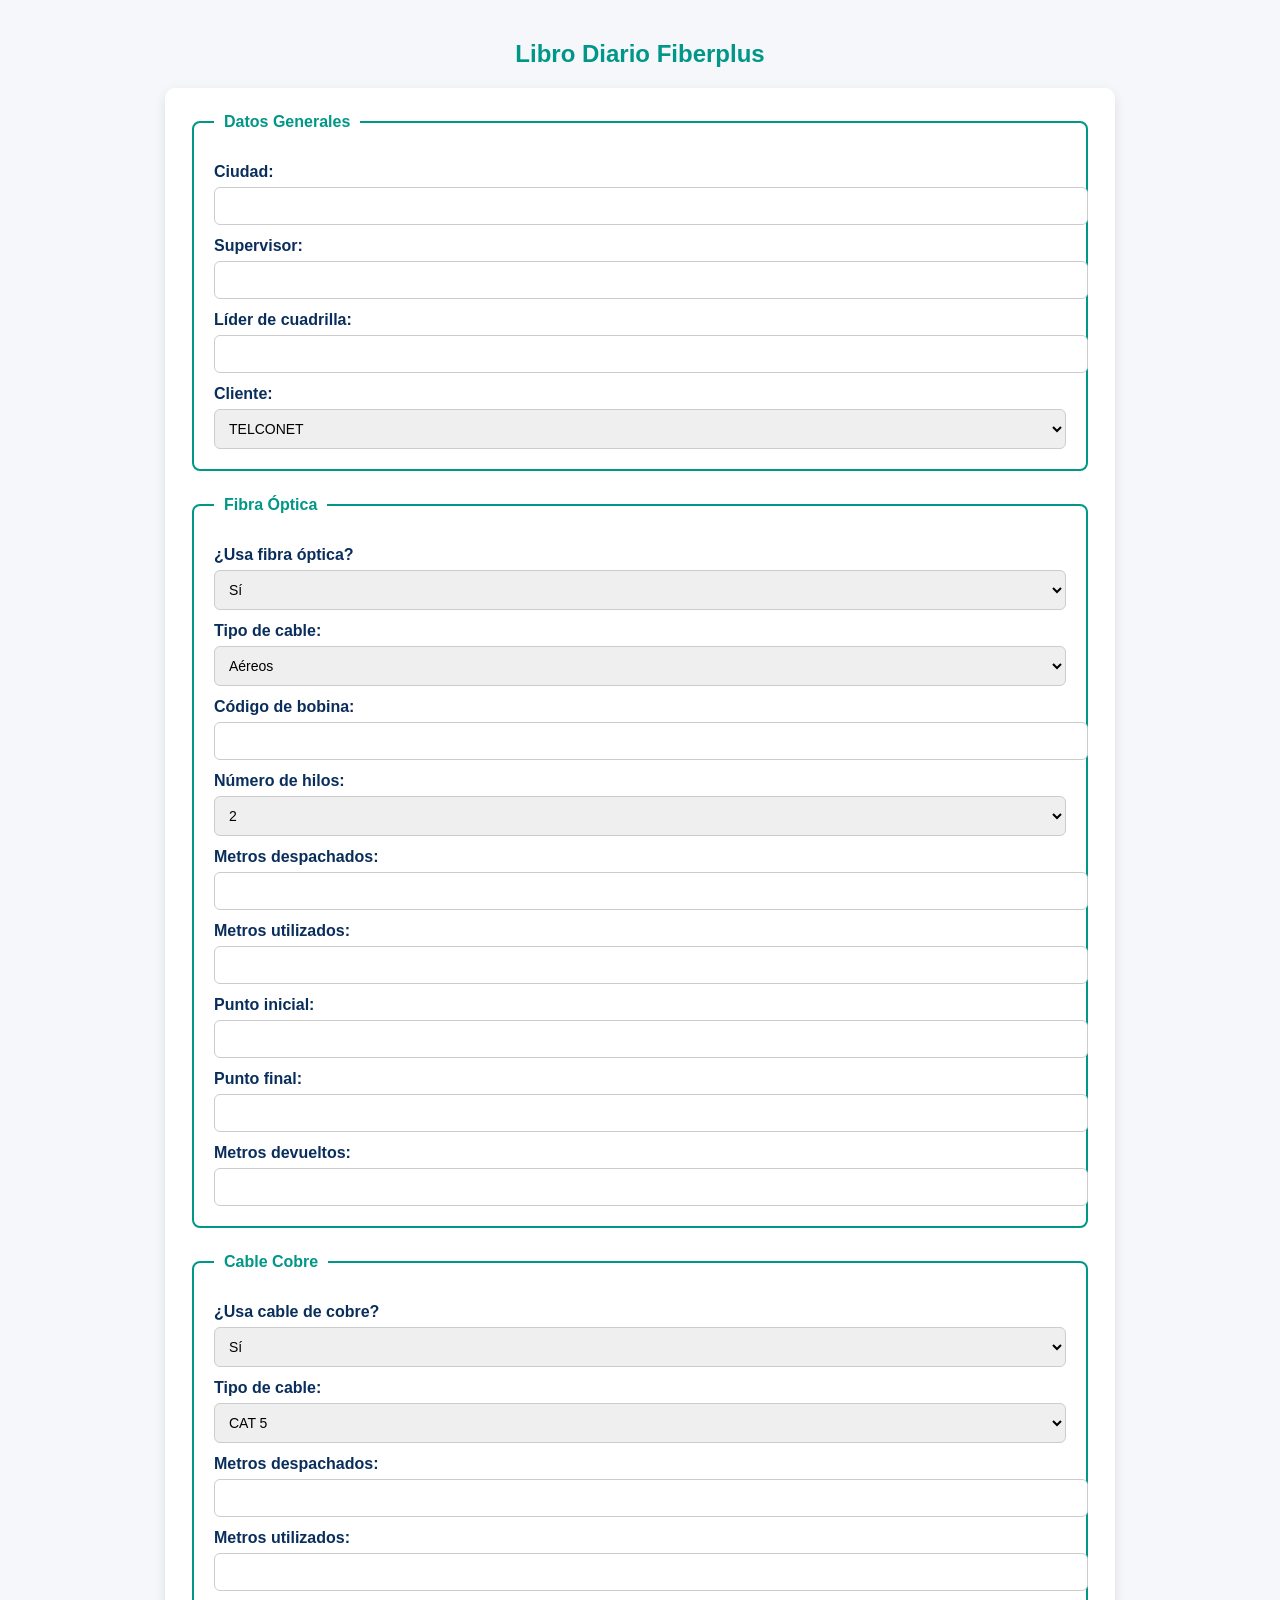
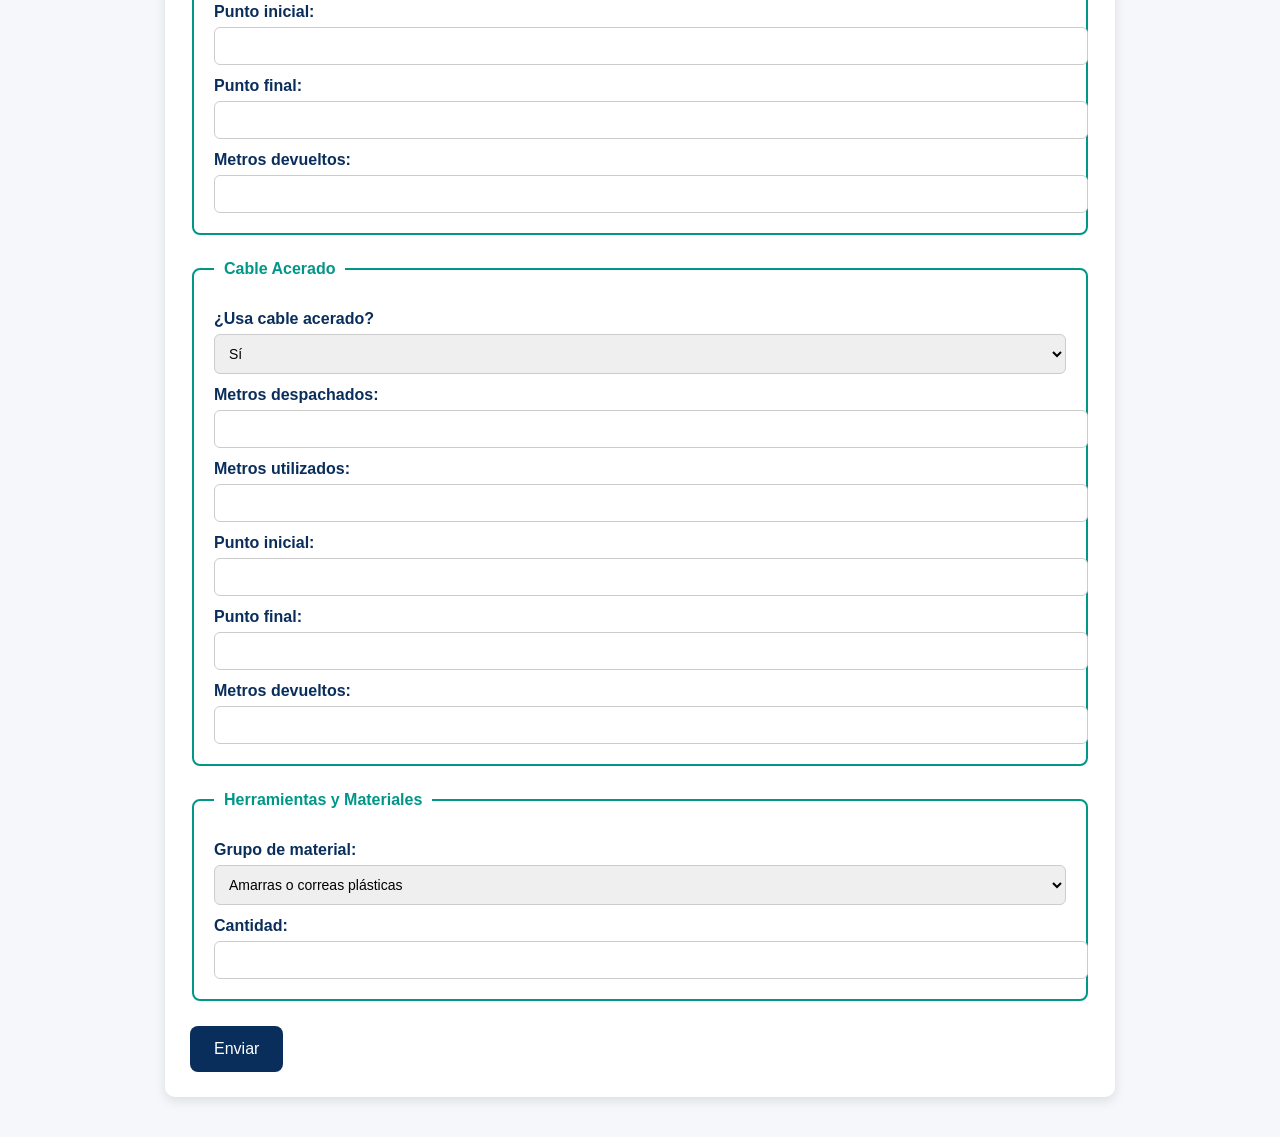
==== index.html @ 9c6550b8 "Add files via upload Subiendo formulario inicial" ====
<!DOCTYPE html>
<html lang="es">
<head>
  <meta charset="UTF-8">
  <title>Formulario Libro Diario Fiberplus</title>
  <!-- Conexión al CSS externo -->
  <link rel="stylesheet" href="Diseño_formulario.css">
</head>
<body>
  <h2>Libro Diario Fiberplus</h2>
  <form id="libroDiario">

    <!-- DATOS GENERALES -->
    <fieldset>
      <legend>Datos Generales</legend>
      <label>Ciudad:</label>
      <input type="text" name="ciudad" required>

      <label>Supervisor:</label>
      <input type="text" name="supervisor" required>

      <label>Líder de cuadrilla:</label>
      <input type="text" name="lider" required>

      <label>Cliente:</label>
      <select name="cliente" required>
        <option value="TELCONET">TELCONET</option>
        <option value="CNS">CNS</option>
        <option value="PROCISA">PROCISA</option>
        <option value="PUNTO NET">PUNTO NET</option>
        <option value="ULTRATEL">ULTRATEL</option>
        <option value="FIS">FIS</option>
        <option value="OTROS">OTROS</option>
      </select>
    </fieldset>

    <!-- FIBRA ÓPTICA -->
    <fieldset>
      <legend>Fibra Óptica</legend>
      <label>¿Usa fibra óptica?</label>
      <select name="fibra_optica">
        <option value="Si">Sí</option>
        <option value="No">No</option>
      </select>

      <label>Tipo de cable:</label>
      <select name="tipo_cable_fibra">
        <option value="AEREOS">Aéreos</option>
        <option value="CANALIZADO">Canalizado</option>
      </select>

      <label>Código de bobina:</label>
      <input type="text" name="codigo_bobina">

      <label>Número de hilos:</label>
      <select name="hilos">
        <option value="2">2</option>
        <option value="4">4</option>
        <option value="6">6</option>
        <option value="12">12</option>
        <option value="24">24</option>
        <option value="48">48</option>
        <option value="96">96</option>
        <option value="144">144</option>
      </select>

      <label>Metros despachados:</label>
      <input type="number" name="fibra_despacho">

      <label>Metros utilizados:</label>
      <input type="number" name="fibra_utilizado">

      <label>Punto inicial:</label>
      <input type="text" name="fibra_punto_inicial">

      <label>Punto final:</label>
      <input type="text" name="fibra_punto_final">

      <label>Metros devueltos:</label>
      <input type="number" name="fibra_devuelto">
    </fieldset>

    <!-- CABLE COBRE -->
    <fieldset>
      <legend>Cable Cobre</legend>
      <label>¿Usa cable de cobre?</label>
      <select name="cable_cobre">
        <option value="Si">Sí</option>
        <option value="No">No</option>
      </select>

      <label>Tipo de cable:</label>
      <select name="tipo_cable_cobre">
        <option value="CAT5">CAT 5</option>
        <option value="CAT6">CAT 6</option>
        <option value="CAT6A">CAT 6A</option>
      </select>

      <label>Metros despachados:</label>
      <input type="number" name="cobre_despacho">

      <label>Metros utilizados:</label>
      <input type="number" name="cobre_utilizado">

      <label>Punto inicial:</label>
      <input type="text" name="cobre_punto_inicial">

      <label>Punto final:</label>
      <input type="text" name="cobre_punto_final">

      <label>Metros devueltos:</label>
      <input type="number" name="cobre_devuelto">
    </fieldset>

    <!-- CABLE ACERADO -->
    <fieldset>
      <legend>Cable Acerado</legend>
      <label>¿Usa cable acerado?</label>
      <select name="cable_acerado">
        <option value="Si">Sí</option>
        <option value="No">No</option>
      </select>

      <label>Metros despachados:</label>
      <input type="number" name="acerado_despacho">

      <label>Metros utilizados:</label>
      <input type="number" name="acerado_utilizado">

      <label>Punto inicial:</label>
      <input type="text" name="acerado_punto_inicial">

      <label>Punto final:</label>
      <input type="text" name="acerado_punto_final">

      <label>Metros devueltos:</label>
      <input type="number" name="acerado_devuelto">
    </fieldset>

    <!-- HERRAMIENTAS -->
    <fieldset>
      <legend>Herramientas y Materiales</legend>
      <label>Grupo de material:</label>
      <select name="grupo_material">
        <option value="Amarras">Amarras o correas plásticas</option>
        <option value="Anillos">Anillos / Argollas</option>
        <option value="Brazo Farol">Brazo Farol</option>
        <option value="Cajas NAP">Cajas / NAP</option>
        <option value="Cintas">Cintas</option>
        <option value="Espirales">Espirales</option>
        <option value="Herrajes">Herrajes</option>
        <option value="Identificadores">Identificadores</option>
        <option value="Postes">Postes</option>
        <option value="Splitters">Splitters</option>
        <option value="EPP">EPP y seguridad</option>
        <option value="Herramientas Manuales">Herramientas manuales</option>
        <option value="Herramientas Eléctricas">Herramientas eléctricas</option>
        <option value="Equipos Fibra">Equipos de fibra óptica</option>
        <option value="Apoyo Campo">Equipos de apoyo en campo</option>
      </select>

      <label>Cantidad:</label>
      <input type="number" name="cantidad_material">
    </fieldset>

    <!-- BOTÓN -->
    <button type="submit">Enviar</button>
  </form>

  <p id="estado"></p>

  <script>
    const form = document.getElementById("libroDiario");
    form.addEventListener("submit", e => {
      e.preventDefault();
      const data = {};
      const formData = new FormData(form);
      formData.forEach((value, key) => data[key] = value);

      // Hora automática
      data.hora_respuesta = new Date().toISOString();

      // Ubicación
      if (navigator.geolocation) {
        navigator.geolocation.getCurrentPosition(pos => {
          data.ubicacion = `${pos.coords.latitude},${pos.coords.longitude}`;
          enviarDatos(data);
        }, err => {
          data.ubicacion = "No disponible";
          enviarDatos(data);
        });
      } else {
        data.ubicacion = "No soportado";
        enviarDatos(data);
      }
    });

    function enviarDatos(data) {
      fetch("TU_URL_DE_APPS_SCRIPT", {
        method: "POST",
        body: JSON.stringify(data)
      })
      .then(res => res.text())
      .then(txt => {
        document.getElementById("estado").innerText = "Respuesta registrada correctamente.";
      })
      .catch(err => {
        document.getElementById("estado").innerText = "Error al enviar: " + err;
      });
    }
  </script>
</body>
</html>
---- Diseño_formulario.css ----
/* Estilos generales */
body {
  font-family: Arial, sans-serif;
  background-color: #F5F7FA;
  color: #0A2E5C;
  margin: 0;
  padding: 20px;
}

/* Título principal */
h2 {
  color: #009688;
  text-align: center;
  margin-bottom: 20px;
}

/* Contenedor del formulario */
form {
  max-width: 900px;
  margin: auto;
  background: white;
  padding: 25px;
  border-radius: 10px;
  box-shadow: 0 4px 12px rgba(0,0,0,0.1);
}

/* Secciones del formulario */
fieldset {
  border: 2px solid #009688;
  margin-bottom: 25px;
  padding: 20px;
  border-radius: 8px;
}

legend {
  font-weight: bold;
  color: #009688;
  padding: 0 10px;
}

/* Etiquetas e inputs */
label {
  display: block;
  margin-top: 12px;
  font-weight: bold;
}

input, select, textarea {
  width: 100%;
  padding: 10px;
  margin-top: 6px;
  border: 1px solid #ccc;
  border-radius: 6px;
  font-size: 14px;
}

/* Botón principal */
button {
  background-color: #0A2E5C;
  color: white;
  padding: 14px 24px;
  border: none;
  border-radius: 8px;
  cursor: pointer;
  font-size: 16px;
  transition: background-color 0.3s ease;
}

button:hover {
  background-color: #009688;
}

/* Mensaje de estado */
#estado {
  text-align: center;
  margin-top: 20px;
  font-weight: bold;
  color: #009688;
}
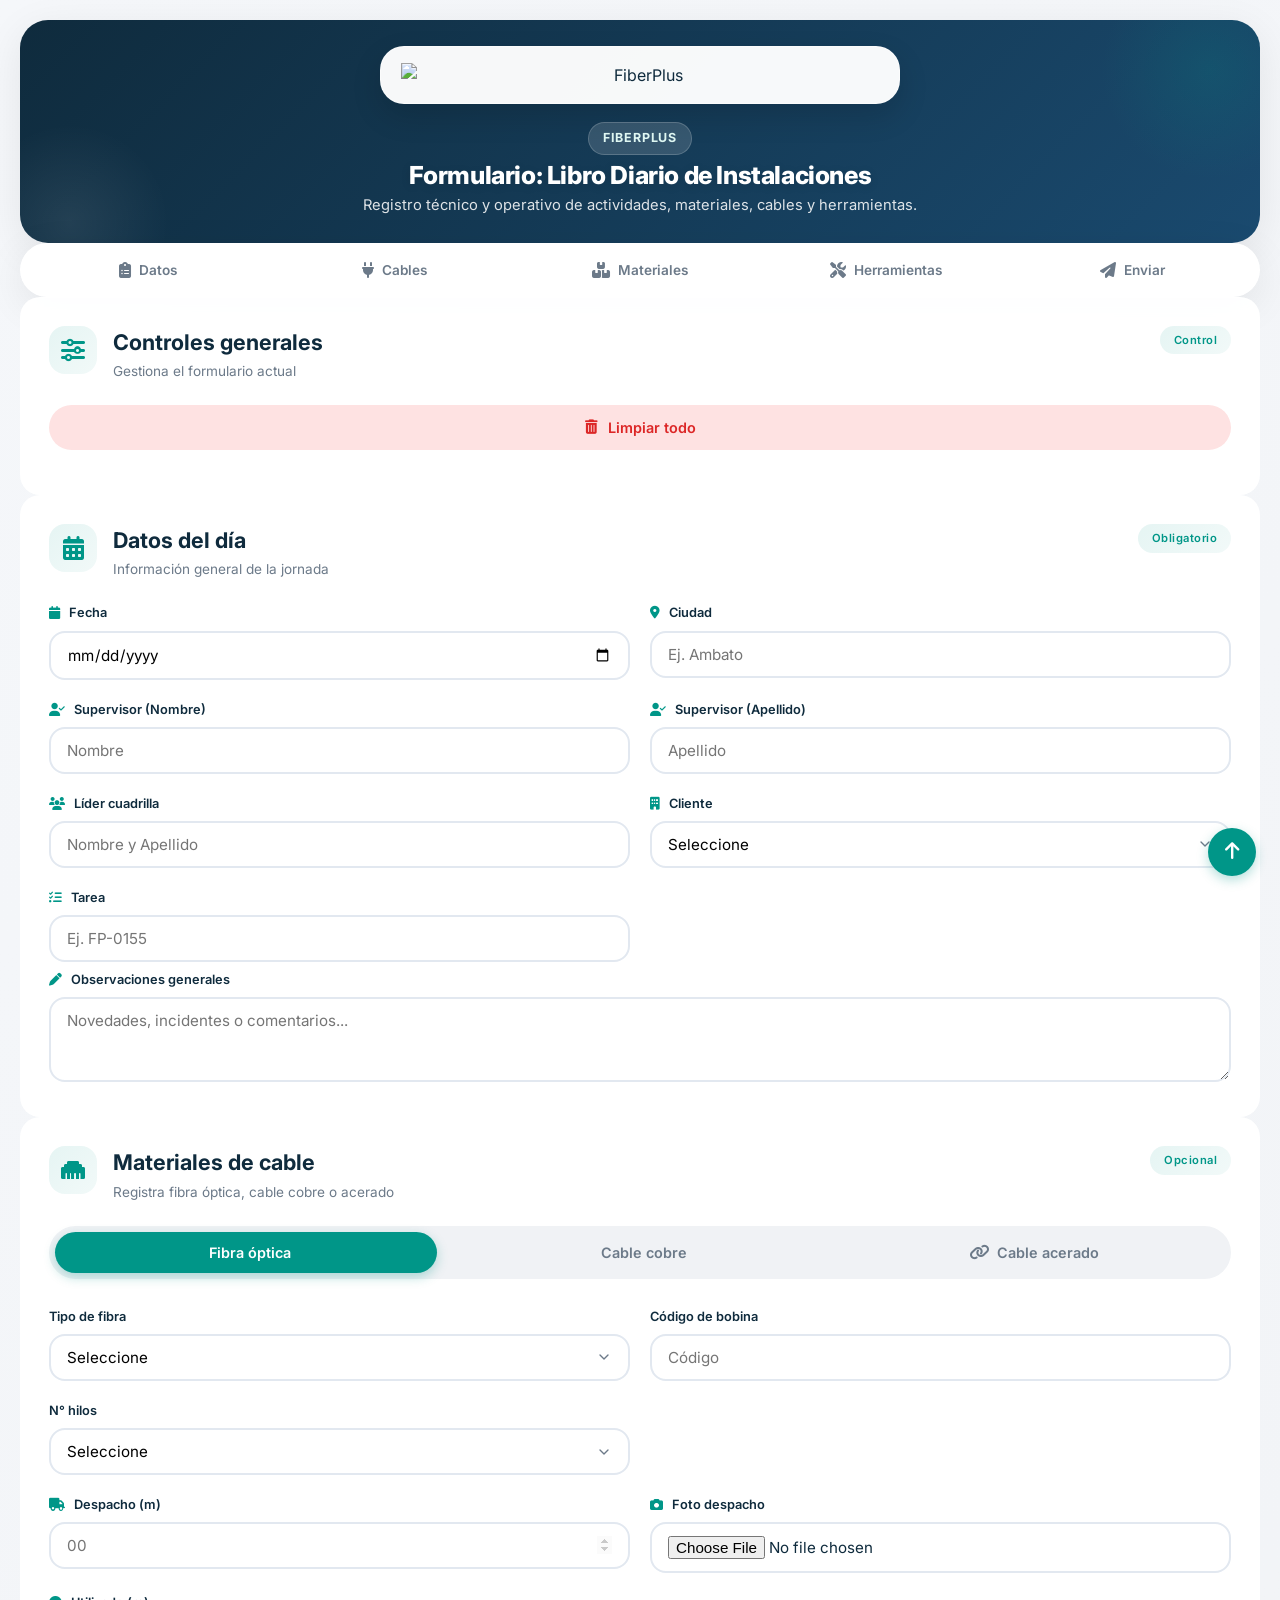
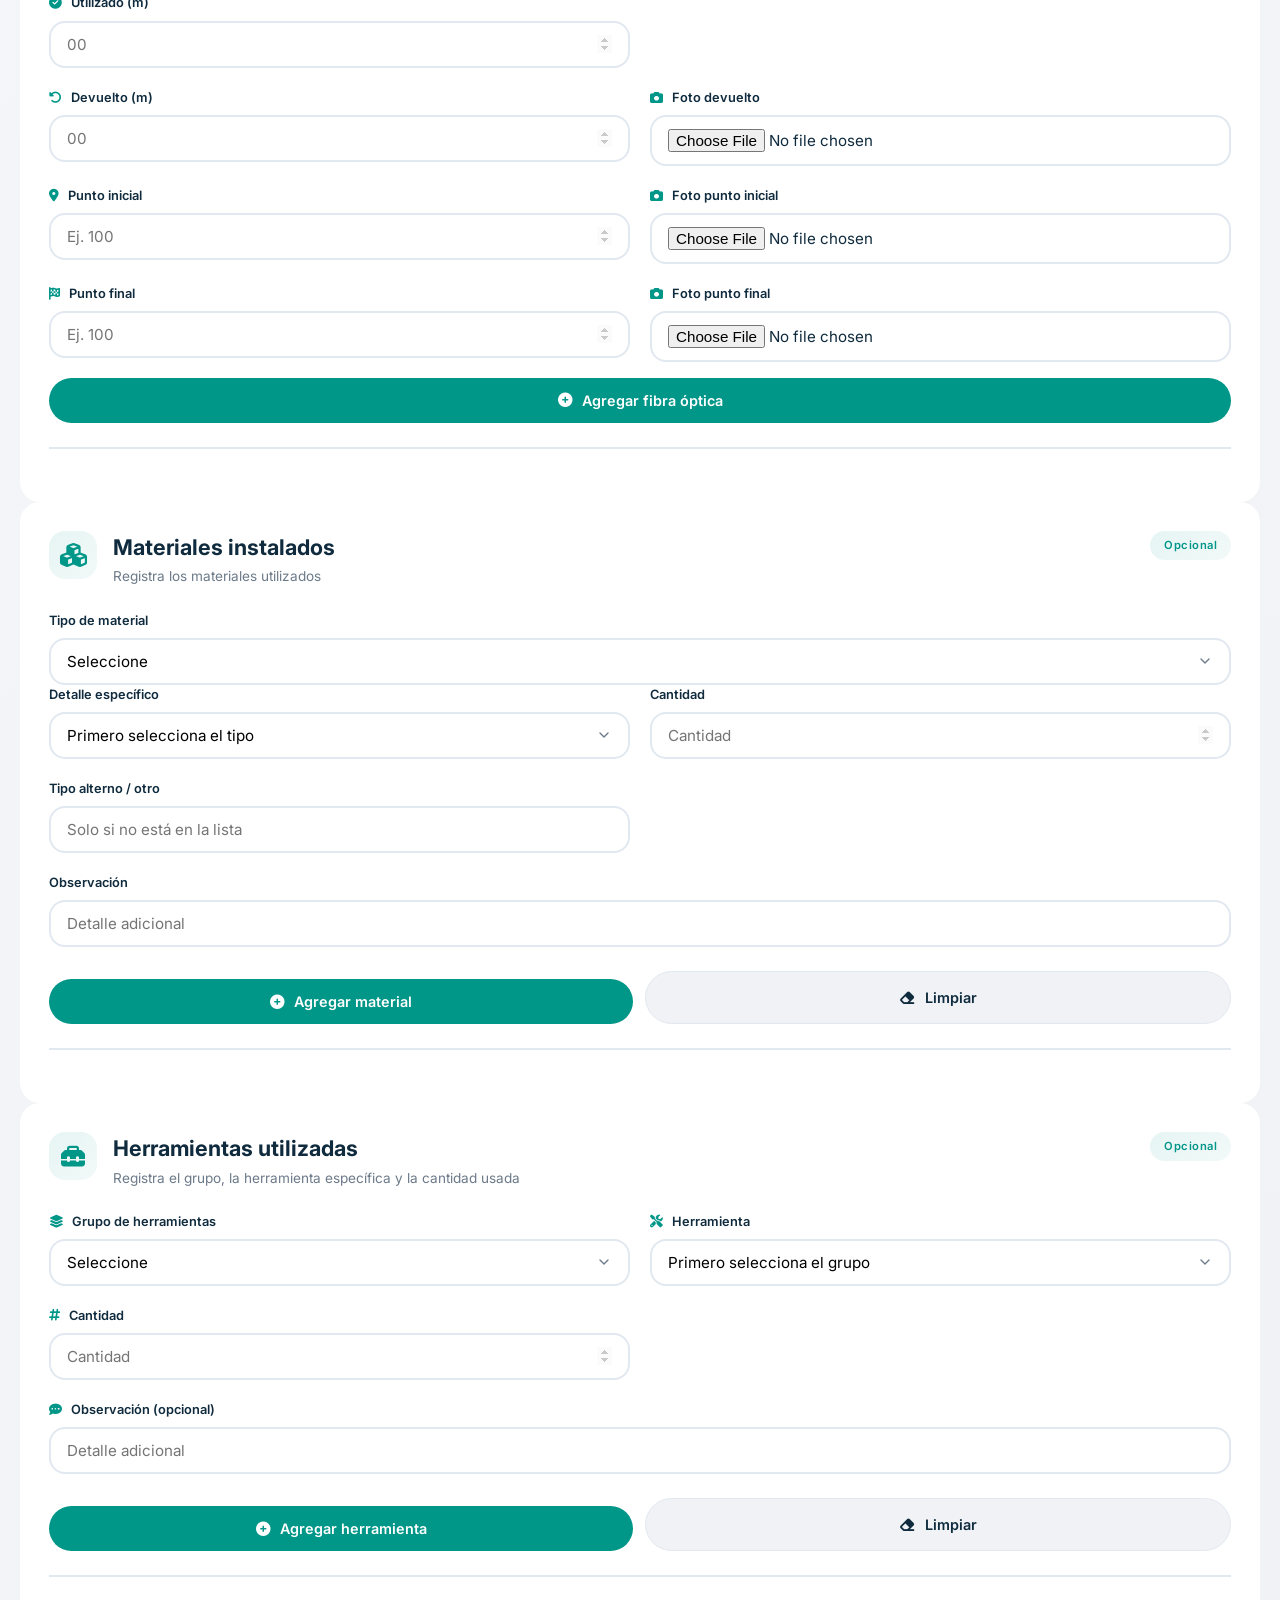
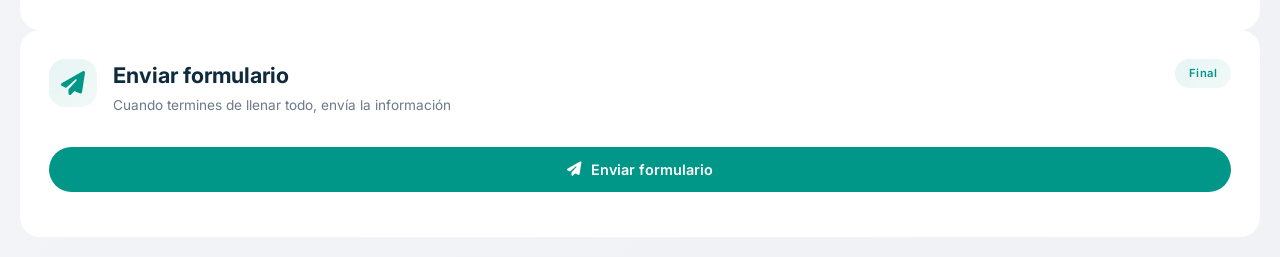
==== commit d0eb1881: "Update print statement from 'Hello' to 'Goodbye'" ====
--- a/index.html
+++ b/index.html
@@ -1,213 +1,543 @@
 <!DOCTYPE html>
 <html lang="es">
 <head>
-  <meta charset="UTF-8">
-  <title>Formulario Libro Diario Fiberplus</title>
-  <!-- Conexión al CSS externo -->
-  <link rel="stylesheet" href="Diseño_formulario.css">
+  <meta charset="UTF-8" />
+  <meta name="viewport" content="width=device-width, initial-scale=1.0, maximum-scale=1.0, user-scalable=yes" />
+  <meta name="description" content="FiberPlus - Reporte operativo de campo con registro fotográfico" />
+  <title>FiberPlus</title>
+  <link rel="stylesheet" href="Diseño_formulario.css" />
+  <link href="https://fonts.googleapis.com/css2?family=Inter:wght@300;400;500;600;700;800&display=swap" rel="stylesheet">
+  <link rel="stylesheet" href="https://cdnjs.cloudflare.com/ajax/libs/font-awesome/6.4.0/css/all.min.css">
 </head>
 <body>
-  <h2>Libro Diario Fiberplus</h2>
-  <form id="libroDiario">
-
-    <!-- DATOS GENERALES -->
-    <fieldset>
-      <legend>Datos Generales</legend>
-      <label>Ciudad:</label>
-      <input type="text" name="ciudad" required>
-
-      <label>Supervisor:</label>
-      <input type="text" name="supervisor" required>
-
-      <label>Líder de cuadrilla:</label>
-      <input type="text" name="lider" required>
-
-      <label>Cliente:</label>
-      <select name="cliente" required>
-        <option value="TELCONET">TELCONET</option>
-        <option value="CNS">CNS</option>
-        <option value="PROCISA">PROCISA</option>
-        <option value="PUNTO NET">PUNTO NET</option>
-        <option value="ULTRATEL">ULTRATEL</option>
-        <option value="FIS">FIS</option>
-        <option value="OTROS">OTROS</option>
-      </select>
-    </fieldset>
-
-    <!-- FIBRA ÓPTICA -->
-    <fieldset>
-      <legend>Fibra Óptica</legend>
-      <label>¿Usa fibra óptica?</label>
-      <select name="fibra_optica">
-        <option value="Si">Sí</option>
-        <option value="No">No</option>
-      </select>
-
-      <label>Tipo de cable:</label>
-      <select name="tipo_cable_fibra">
-        <option value="AEREOS">Aéreos</option>
-        <option value="CANALIZADO">Canalizado</option>
-      </select>
-
-      <label>Código de bobina:</label>
-      <input type="text" name="codigo_bobina">
-
-      <label>Número de hilos:</label>
-      <select name="hilos">
-        <option value="2">2</option>
-        <option value="4">4</option>
-        <option value="6">6</option>
-        <option value="12">12</option>
-        <option value="24">24</option>
-        <option value="48">48</option>
-        <option value="96">96</option>
-        <option value="144">144</option>
-      </select>
-
-      <label>Metros despachados:</label>
-      <input type="number" name="fibra_despacho">
-
-      <label>Metros utilizados:</label>
-      <input type="number" name="fibra_utilizado">
-
-      <label>Punto inicial:</label>
-      <input type="text" name="fibra_punto_inicial">
-
-      <label>Punto final:</label>
-      <input type="text" name="fibra_punto_final">
-
-      <label>Metros devueltos:</label>
-      <input type="number" name="fibra_devuelto">
-    </fieldset>
-
-    <!-- CABLE COBRE -->
-    <fieldset>
-      <legend>Cable Cobre</legend>
-      <label>¿Usa cable de cobre?</label>
-      <select name="cable_cobre">
-        <option value="Si">Sí</option>
-        <option value="No">No</option>
-      </select>
-
-      <label>Tipo de cable:</label>
-      <select name="tipo_cable_cobre">
-        <option value="CAT5">CAT 5</option>
-        <option value="CAT6">CAT 6</option>
-        <option value="CAT6A">CAT 6A</option>
-      </select>
-
-      <label>Metros despachados:</label>
-      <input type="number" name="cobre_despacho">
-
-      <label>Metros utilizados:</label>
-      <input type="number" name="cobre_utilizado">
-
-      <label>Punto inicial:</label>
-      <input type="text" name="cobre_punto_inicial">
-
-      <label>Punto final:</label>
-      <input type="text" name="cobre_punto_final">
-
-      <label>Metros devueltos:</label>
-      <input type="number" name="cobre_devuelto">
-    </fieldset>
-
-    <!-- CABLE ACERADO -->
-    <fieldset>
-      <legend>Cable Acerado</legend>
-      <label>¿Usa cable acerado?</label>
-      <select name="cable_acerado">
-        <option value="Si">Sí</option>
-        <option value="No">No</option>
-      </select>
-
-      <label>Metros despachados:</label>
-      <input type="number" name="acerado_despacho">
-
-      <label>Metros utilizados:</label>
-      <input type="number" name="acerado_utilizado">
-
-      <label>Punto inicial:</label>
-      <input type="text" name="acerado_punto_inicial">
-
-      <label>Punto final:</label>
-      <input type="text" name="acerado_punto_final">
-
-      <label>Metros devueltos:</label>
-      <input type="number" name="acerado_devuelto">
-    </fieldset>
-
-    <!-- HERRAMIENTAS -->
-    <fieldset>
-      <legend>Herramientas y Materiales</legend>
-      <label>Grupo de material:</label>
-      <select name="grupo_material">
-        <option value="Amarras">Amarras o correas plásticas</option>
-        <option value="Anillos">Anillos / Argollas</option>
-        <option value="Brazo Farol">Brazo Farol</option>
-        <option value="Cajas NAP">Cajas / NAP</option>
-        <option value="Cintas">Cintas</option>
-        <option value="Espirales">Espirales</option>
-        <option value="Herrajes">Herrajes</option>
-        <option value="Identificadores">Identificadores</option>
-        <option value="Postes">Postes</option>
-        <option value="Splitters">Splitters</option>
-        <option value="EPP">EPP y seguridad</option>
-        <option value="Herramientas Manuales">Herramientas manuales</option>
-        <option value="Herramientas Eléctricas">Herramientas eléctricas</option>
-        <option value="Equipos Fibra">Equipos de fibra óptica</option>
-        <option value="Apoyo Campo">Equipos de apoyo en campo</option>
-      </select>
-
-      <label>Cantidad:</label>
-      <input type="number" name="cantidad_material">
-    </fieldset>
-
-    <!-- BOTÓN -->
-    <button type="submit">Enviar</button>
-  </form>
-
-  <p id="estado"></p>
-
-  <script>
-    const form = document.getElementById("libroDiario");
-    form.addEventListener("submit", e => {
-      e.preventDefault();
-      const data = {};
-      const formData = new FormData(form);
-      formData.forEach((value, key) => data[key] = value);
-
-      // Hora automática
-      data.hora_respuesta = new Date().toISOString();
-
-      // Ubicación
-      if (navigator.geolocation) {
-        navigator.geolocation.getCurrentPosition(pos => {
-          data.ubicacion = `${pos.coords.latitude},${pos.coords.longitude}`;
-          enviarDatos(data);
-        }, err => {
-          data.ubicacion = "No disponible";
-          enviarDatos(data);
-        });
-      } else {
-        data.ubicacion = "No soportado";
-        enviarDatos(data);
-      }
-    });
-
-    function enviarDatos(data) {
-      fetch("TU_URL_DE_APPS_SCRIPT", {
-        method: "POST",
-        body: JSON.stringify(data)
-      })
-      .then(res => res.text())
-      .then(txt => {
-        document.getElementById("estado").innerText = "Respuesta registrada correctamente.";
-      })
-      .catch(err => {
-        document.getElementById("estado").innerText = "Error al enviar: " + err;
-      });
-    }
-  </script>
+  <header class="topbar">
+  <div class="hero-header">
+    <div class="hero-logo-card">
+      <img src="Fiberplus2.jpeg" alt="FiberPlus" class="hero-logo">
+    </div>
+
+    <div class="hero-title-block">
+      <span class="hero-label">FiberPlus</span>
+      <h1 class="hero-title">Formulario: Libro Diario de Instalaciones</h1>
+      <p class="hero-description">
+        Registro técnico y operativo de actividades, materiales, cables y herramientas.
+      </p>
+    </div>
+  </div>
+</header>
+
+    <nav class="nav-wrapper">
+      <div class="nav-container">
+        <button class="nav-item" onclick="scrollToSection('cabecera')">
+          <i class="fas fa-clipboard-list"></i>
+          <span>Datos</span>
+        </button>
+        <button class="nav-item" onclick="scrollToSection('material-cable')">
+          <i class="fas fa-plug"></i>
+          <span>Cables</span>
+        </button>
+        <button class="nav-item" onclick="scrollToSection('grupo-material')">
+          <i class="fas fa-boxes"></i>
+          <span>Materiales</span>
+        </button>
+        <button class="nav-item" onclick="scrollToSection('herramientas')">
+          <i class="fas fa-tools"></i>
+          <span>Herramientas</span>
+        </button>
+        <button class="nav-item" onclick="scrollToSection('enviar-formulario')">
+          <i class="fas fa-paper-plane"></i>
+          <span>Enviar</span>
+        </button>
+      </div>
+    </nav>
+
+    <section class="card glass-card">
+      <div class="section-header">
+        <div class="header-left">
+          <div class="header-icon">
+            <i class="fas fa-sliders-h"></i>
+          </div>
+          <div>
+            <h2>Controles generales</h2>
+            <p class="subtle">Gestiona el formulario actual</p>
+          </div>
+        </div>
+        <span class="badge">Control</span>
+      </div>
+
+      <div class="action-buttons">
+        <button class="btn-danger" onclick="resetAll()">
+          <i class="fas fa-trash-alt"></i> Limpiar todo
+        </button>
+      </div>
+    </section>
+
+    <section id="cabecera" class="card glass-card">
+      <div class="section-header">
+        <div class="header-left">
+          <div class="header-icon">
+            <i class="fas fa-calendar-alt"></i>
+          </div>
+          <div>
+            <h2>Datos del día</h2>
+            <p class="subtle">Información general de la jornada</p>
+          </div>
+        </div>
+        <span class="badge">Obligatorio</span>
+      </div>
+
+      <div class="form-grid">
+        <div class="form-group">
+          <label><i class="fas fa-calendar"></i> Fecha</label>
+          <input id="fecha" type="date" class="form-input" />
+        </div>
+
+        <div class="form-group">
+          <label><i class="fas fa-location-dot"></i> Ciudad</label>
+          <input id="ciudad" type="text" placeholder="Ej. Ambato" class="form-input" />
+        </div>
+
+        <div class="form-group">
+          <label><i class="fas fa-user-check"></i> Supervisor (Nombre)</label>
+          <input id="supervisorNombre" type="text" placeholder="Nombre" class="form-input" />
+        </div>
+
+        <div class="form-group">
+          <label><i class="fas fa-user-check"></i> Supervisor (Apellido)</label>
+          <input id="supervisorApellido" type="text" placeholder="Apellido" class="form-input" />
+        </div>
+
+        <div class="form-group">
+          <label><i class="fas fa-users"></i> Líder cuadrilla</label>
+          <input id="lider" type="text" placeholder="Nombre y Apellido" class="form-input" />
+        </div>
+
+        <div class="form-group">
+          <label><i class="fas fa-building"></i> Cliente</label>
+          <select id="cliente" class="form-input" onchange="mostrarCampoOtroCliente()">
+            <option value="">Seleccione</option>
+            <option>TELCONET</option>
+            <option>CNS</option>
+            <option>PROCISA</option>
+            <option>PUNTO NET</option>
+            <option>FIS</option>
+            <option>ULTRATEL</option>
+            <option value="OTROS">OTROS</option>
+          </select>
+        </div>
+
+        <div class="form-group" id="divOtroCliente" style="display: none;">
+          <label><i class="fas fa-pen"></i> Especificar cliente</label>
+          <input id="otroCliente" type="text" placeholder="Escriba el nombre del cliente" class="form-input" />
+        </div>
+
+        <div class="form-group">
+          <label><i class="fas fa-tasks"></i> Tarea</label>
+          <input id="tarea" type="text" placeholder="Ej. FP-0155" class="form-input" />
+        </div>
+      </div>
+
+      <div class="form-group full-width">
+        <label><i class="fas fa-pen"></i> Observaciones generales</label>
+        <textarea id="observacionesGenerales" rows="3" placeholder="Novedades, incidentes o comentarios..." class="form-input"></textarea>
+      </div>
+    </section>
+
+    <section id="material-cable" class="card glass-card">
+      <div class="section-header">
+        <div class="header-left">
+          <div class="header-icon">
+            <i class="fas fa-ethernet"></i>
+          </div>
+          <div>
+            <h2>Materiales de cable</h2>
+            <p class="subtle">Registra fibra óptica, cable cobre o acerado</p>
+          </div>
+        </div>
+        <span class="badge">Opcional</span>
+      </div>
+
+      <div class="cable-selector">
+        <div class="selector-tabs">
+          <button class="selector-tab active" data-cable="fibra" onclick="switchCableType('fibra')">
+            <i class="fas fa-fiber"></i> Fibra óptica
+          </button>
+          <button class="selector-tab" data-cable="cobre" onclick="switchCableType('cobre')">
+            <i class="fas fa-wire"></i> Cable cobre
+          </button>
+          <button class="selector-tab" data-cable="acerado" onclick="switchCableType('acerado')">
+            <i class="fas fa-link"></i> Cable acerado
+          </button>
+        </div>
+
+        <div id="form-fibra" class="cable-form active">
+          <div class="form-grid">
+            <div class="form-group">
+              <label>Tipo de fibra</label>
+              <select id="fibraTipo" class="form-input">
+                <option value="">Seleccione</option>
+                <option>AÉREOS</option>
+                <option>CANALIZADO</option>
+              </select>
+            </div>
+
+            <div class="form-group">
+              <label>Código de bobina</label>
+              <input id="fibraBobina" type="text" placeholder="Código" class="form-input" />
+            </div>
+
+            <div class="form-group">
+              <label>N° hilos</label>
+              <select id="fibraHilos" class="form-input">
+                <option value="">Seleccione</option>
+                <option>2</option>
+                <option>4</option>
+                <option>6</option>
+                <option>12</option>
+                <option>24</option>
+                <option>48</option>
+                <option>96</option>
+                <option>144</option>
+              </select>
+            </div>
+
+            <div class="form-group"></div>
+
+            <div class="form-group">
+              <label><i class="fas fa-truck"></i> Despacho (m)</label>
+              <input id="fibraDespacho" type="number" step="1" placeholder="00" class="form-input" />
+            </div>
+
+            <div class="form-group">
+              <label><i class="fas fa-camera"></i> Foto despacho</label>
+              <input id="fibraFotoDespacho" type="file" accept="image/*" capture="environment" class="form-input" />
+            </div>
+
+            <div class="form-group">
+              <label><i class="fas fa-check-circle"></i> Utilizado (m)</label>
+              <input id="fibraUtilizado" type="number" step="1" placeholder="00" class="form-input" />
+            </div>
+
+            <div class="form-group"></div>
+
+            <div class="form-group">
+              <label><i class="fas fa-undo-alt"></i> Devuelto (m)</label>
+              <input id="fibraDevuelto" type="number" step="1" placeholder="00" class="form-input" />
+            </div>
+
+            <div class="form-group">
+              <label><i class="fas fa-camera"></i> Foto devuelto</label>
+              <input id="fibraFotoDevuelto" type="file" accept="image/*" capture="environment" class="form-input" />
+            </div>
+
+            <div class="form-group">
+              <label><i class="fas fa-map-marker-alt"></i> Punto inicial</label>
+              <input id="fibraPuntoInicial" type="number" step="1" placeholder="Ej. 100" class="form-input" />
+            </div>
+
+            <div class="form-group">
+              <label><i class="fas fa-camera"></i> Foto punto inicial</label>
+              <input id="fibraFotoInicial" type="file" accept="image/*" capture="environment" class="form-input" />
+            </div>
+
+            <div class="form-group">
+              <label><i class="fas fa-flag-checkered"></i> Punto final</label>
+              <input id="fibraPuntoFinal" type="number" step="1" placeholder="Ej. 100" class="form-input" />
+            </div>
+
+            <div class="form-group">
+              <label><i class="fas fa-camera"></i> Foto punto final</label>
+              <input id="fibraFotoFinal" type="file" accept="image/*" capture="environment" class="form-input" />
+            </div>
+          </div>
+
+          <button class="btn-add" onclick="addCable('fibra')">
+            <i class="fas fa-plus-circle"></i> Agregar fibra óptica
+          </button>
+        </div>
+
+        <div id="form-cobre" class="cable-form">
+          <div class="form-grid">
+            <div class="form-group">
+              <label>Tipo de cable</label>
+              <select id="cobreTipo" class="form-input">
+                <option value="">Seleccione</option>
+                <option>CAT 5</option>
+                <option>CAT 6</option>
+                <option>CAT 6A</option>
+              </select>
+            </div>
+
+            <div class="form-group"></div>
+
+            <div class="form-group">
+              <label><i class="fas fa-truck"></i> Despacho (m)</label>
+              <input id="cobreDespacho" type="number" step="1" placeholder="00" class="form-input" />
+            </div>
+
+            <div class="form-group">
+              <label><i class="fas fa-camera"></i> Foto despacho</label>
+              <input id="cobreFotoDespacho" type="file" accept="image/*" capture="environment" class="form-input" />
+            </div>
+
+            <div class="form-group">
+              <label><i class="fas fa-check-circle"></i> Utilizado (m)</label>
+              <input id="cobreUtilizado" type="number" step="1" placeholder="00" class="form-input" />
+            </div>
+
+            <div class="form-group"></div>
+
+            <div class="form-group">
+              <label><i class="fas fa-undo-alt"></i> Devuelto (m)</label>
+              <input id="cobreDevuelto" type="number" step="1" placeholder="00" class="form-input" />
+            </div>
+
+            <div class="form-group">
+              <label><i class="fas fa-camera"></i> Foto devuelto</label>
+              <input id="cobreFotoDevuelto" type="file" accept="image/*" capture="environment" class="form-input" />
+            </div>
+
+            <div class="form-group">
+              <label><i class="fas fa-map-marker-alt"></i> Punto inicial</label>
+              <input id="cobrePuntoInicial" type="number" step="1" placeholder="Ej. 100" class="form-input" />
+            </div>
+
+            <div class="form-group">
+              <label><i class="fas fa-camera"></i> Foto punto inicial</label>
+              <input id="cobreFotoInicial" type="file" accept="image/*" capture="environment" class="form-input" />
+            </div>
+
+            <div class="form-group">
+              <label><i class="fas fa-flag-checkered"></i> Punto final</label>
+              <input id="cobrePuntoFinal" type="number" step="1" placeholder="Ej. 250" class="form-input" />
+            </div>
+
+            <div class="form-group">
+              <label><i class="fas fa-camera"></i> Foto punto final</label>
+              <input id="cobreFotoFinal" type="file" accept="image/*" capture="environment" class="form-input" />
+            </div>
+          </div>
+
+          <button class="btn-add" onclick="addCable('cobre')">
+            <i class="fas fa-plus-circle"></i> Agregar cable cobre
+          </button>
+        </div>
+
+        <div id="form-acerado" class="cable-form">
+          <div class="form-grid">
+            <div class="form-group">
+              <label><i class="fas fa-truck"></i> Despacho (m)</label>
+              <input id="aceradoM1" type="number" step="1" placeholder="00" class="form-input" />
+            </div>
+
+            <div class="form-group">
+              <label><i class="fas fa-camera"></i> Foto despacho</label>
+              <input id="aceradoFotoDespacho" type="file" accept="image/*" capture="environment" class="form-input" />
+            </div>
+
+            <div class="form-group">
+              <label><i class="fas fa-check-circle"></i> Utilizado (m)</label>
+              <input id="aceradoM2" type="number" step="1" placeholder="00" class="form-input" />
+            </div>
+
+            <div class="form-group">
+              <label><i class="fas fa-camera"></i> Foto utilizado</label>
+              <input id="aceradoFotoUtilizado" type="file" accept="image/*" capture="environment" class="form-input" />
+            </div>
+          </div>
+
+          <button class="btn-add" onclick="addCable('acerado')">
+            <i class="fas fa-plus-circle"></i> Agregar cable acerado
+          </button>
+        </div>
+      </div>
+
+      <div id="cable-list" class="list-container"></div>
+    </section>
+
+    <section id="grupo-material" class="card glass-card">
+      <div class="section-header">
+        <div class="header-left">
+          <div class="header-icon">
+            <i class="fas fa-cubes"></i>
+          </div>
+          <div>
+            <h2>Materiales instalados</h2>
+            <p class="subtle">Registra los materiales utilizados</p>
+          </div>
+        </div>
+        <span class="badge">Opcional</span>
+      </div>
+
+      <div class="form-group">
+        <label>Tipo de material</label>
+        <select id="materialGroup" class="form-input" onchange="handleGroupChange()">
+          <option value="">Seleccione</option>
+          <option>Amarras o correas plásticas</option>
+          <option>Anillos / argollas</option>
+          <option>Brazo farol</option>
+          <option>Cajas / NAP</option>
+          <option>Cintas</option>
+          <option>Espirales</option>
+          <option>Galerías / soportes</option>
+          <option>Grilletes / guardacabos</option>
+          <option>Hebillas</option>
+          <option>Herrajes</option>
+          <option>Identificadores</option>
+          <option>Kits de bajante</option>
+          <option>Mangas porta splitter</option>
+          <option>Mangueras / manguitas</option>
+          <option>ODF (N° de puertos con pacheo lateral)</option>
+          <option>Postes</option>
+          <option>Preformados</option>
+          <option>Rack</option>
+          <option>Rondín</option>
+          <option>Splitters (1/8)</option>
+        </select>
+      </div>
+
+      <div class="form-grid">
+        <div class="form-group">
+          <label id="materialTypeLabel">Detalle específico</label>
+          <select id="materialType" class="form-input" onchange="handleMaterialTypeChange()">
+            <option value="">Primero selecciona el tipo</option>
+          </select>
+        </div>
+
+        <div class="form-group" id="brazoFarolExtensionGroup" style="display: none;">
+          <label>N° extensión</label>
+          <select id="brazoFarolExtension" class="form-input">
+            <option value="">Seleccione</option>
+            <option value="1 extensión">1 extensión</option>
+            <option value="2 extensiones">2 extensiones</option>
+            <option value="3 extensiones">3 extensiones</option>
+            <option value="4 extensiones">4 extensiones</option>
+            <option value="5 extensiones">5 extensiones</option>
+            <option value="6 extensiones">6 extensiones</option>
+          </select>
+        </div>
+
+        <div class="form-group">
+          <label>Cantidad</label>
+          <input id="materialQty" type="number" step="1" placeholder="Cantidad" class="form-input" />
+        </div>
+
+        <div class="form-group">
+          <label id="materialOtherLabel">Tipo alterno / otro</label>
+          <input id="materialOther" type="text" placeholder="Solo si no está en la lista" class="form-input" />
+        </div>
+
+        <div class="form-group full-width">
+          <label>Observación</label>
+          <input id="materialObs" type="text" placeholder="Detalle adicional" class="form-input" />
+        </div>
+      </div>
+
+      <div class="action-buttons">
+        <button class="btn-add" onclick="addGroupMaterial()">
+          <i class="fas fa-plus-circle"></i> Agregar material
+        </button>
+        <button class="btn-secondary" onclick="clearGroupForm()">
+          <i class="fas fa-eraser"></i> Limpiar
+        </button>
+      </div>
+
+      <div id="group-material-list" class="list-container"></div>
+    </section>
+
+    <section id="herramientas" class="card glass-card">
+      <div class="section-header">
+        <div class="header-left">
+          <div class="header-icon">
+            <i class="fas fa-toolbox"></i>
+          </div>
+          <div>
+            <h2>Herramientas utilizadas</h2>
+            <p class="subtle">Registra el grupo, la herramienta específica y la cantidad usada</p>
+          </div>
+        </div>
+        <span class="badge">Opcional</span>
+      </div>
+
+      <div class="form-grid">
+        <div class="form-group">
+          <label><i class="fas fa-layer-group"></i> Grupo de herramientas</label>
+          <select id="toolGroup" class="form-input" onchange="handleToolGroupChange()">
+            <option value="">Seleccione</option>
+            <option>EPP y seguridad</option>
+            <option>Ropa de trabajo</option>
+            <option>Herramientas manuales</option>
+            <option>Herramientas de corte</option>
+            <option>Herramientas de medición</option>
+            <option>Herramientas eléctricas</option>
+            <option>Equipos de fibra óptica</option>
+            <option>Equipos de apoyo en campo</option>
+            <option>Señalización y trabajo en vía</option>
+            <option>Oficina y apoyo administrativo</option>
+          </select>
+        </div>
+
+        <div class="form-group">
+          <label><i class="fas fa-tools"></i> Herramienta</label>
+          <select id="toolName" class="form-input" onchange="mostrarCampoOtraHerramienta()">
+            <option value="">Primero selecciona el grupo</option>
+          </select>
+        </div>
+
+        <div class="form-group" id="divOtraHerramienta" style="display: none;">
+          <label><i class="fas fa-pen"></i> Especificar herramienta</label>
+          <input id="otraHerramienta" type="text" placeholder="Escriba la herramienta" class="form-input" />
+        </div>
+
+        <div class="form-group">
+          <label><i class="fas fa-hashtag"></i> Cantidad</label>
+          <input id="toolQty" type="number" min="1" step="1" placeholder="Cantidad" class="form-input" />
+        </div>
+
+        <div class="form-group full-width">
+          <label><i class="fas fa-comment-dots"></i> Observación (opcional)</label>
+          <input id="toolObs" type="text" placeholder="Detalle adicional" class="form-input" />
+        </div>
+      </div>
+
+      <div class="action-buttons">
+        <button class="btn-add" onclick="addTool()">
+          <i class="fas fa-plus-circle"></i> Agregar herramienta
+        </button>
+        <button class="btn-secondary" onclick="clearToolForm()">
+  <i class="fas fa-eraser"></i> Limpiar
+</button>
+      </div>
+
+      <div id="tool-list" class="list-container"></div>
+    </section>
+
+    <section id="enviar-formulario" class="card glass-card">
+      <div class="section-header">
+        <div class="header-left">
+          <div class="header-icon">
+            <i class="fas fa-paper-plane"></i>
+          </div>
+          <div>
+            <h2>Enviar formulario</h2>
+            <p class="subtle">Cuando termines de llenar todo, envía la información</p>
+          </div>
+        </div>
+        <span class="badge">Final</span>
+      </div>
+
+      <div class="action-buttons">
+        <button class="btn-add" type="button" onclick="enviarFormulario()">
+          <i class="fas fa-paper-plane"></i> Enviar formulario
+        </button>
+      </div>
+    </section>
+  </div>
+
+  <button class="scroll-top" onclick="window.scrollTo({top: 0, behavior: 'smooth'})">
+    <i class="fas fa-arrow-up"></i>
+  </button>
+
+  <script src="script.js"></script>
 </body>
 </html>
--- a/Diseño_formulario.css
+++ b/Diseño_formulario.css
@@ -1,79 +1,1021 @@
-/* Estilos generales */
+:root {
+  --azul-oscuro: #0f2b3d;
+  --azul-medio: #1a4a6f;
+  --teal: #009688;
+  --teal-hover: #00796b;
+  --gris-fondo: #f0f2f5;
+  --gris-texto: #6c7a89;
+  --gris-borde: #e2e8f0;
+  --blanco: #ffffff;
+  --sombra: 0 10px 40px rgba(0, 0, 0, 0.08);
+  --sombra-hover: 0 20px 50px rgba(0, 0, 0, 0.12);
+  --border-radius: 20px;
+  --transition: all 0.3s cubic-bezier(0.4, 0, 0.2, 1);
+}
+
+* {
+  margin: 0;
+  padding: 0;
+  box-sizing: border-box;
+}
+
 body {
-  font-family: Arial, sans-serif;
-  background-color: #F5F7FA;
-  color: #0A2E5C;
+  font-family: 'Inter', -apple-system, BlinkMacSystemFont, 'Segoe UI', sans-serif;
+  background: linear-gradient(135deg, #f5f7fa 0%, #f0f2f5 100%);
+  color: var(--azul-oscuro);
+  line-height: 1.5;
+  padding: 20px;
+  min-height: 100vh;
+}
+
+.app {
+  max-width: 800px;
+  margin: 0 auto;
+  display: flex;
+  flex-direction: column;
+  gap: 24px;
+}
+
+/* =========================
+   CABECERA ELEGANTE
+========================= */
+/* Cabecera elegante */
+.topbar {
+  background: linear-gradient(135deg, var(--azul-oscuro) 0%, var(--azul-medio) 100%);
+  border-radius: 28px;
+  padding: 26px 24px;
+  box-shadow: var(--sombra);
+  position: relative;
+  overflow: hidden;
+}
+
+.topbar::before {
+  content: '';
+  position: absolute;
+  top: -60px;
+  right: -60px;
+  width: 220px;
+  height: 220px;
+  background: radial-gradient(circle, rgba(0,150,136,0.16) 0%, transparent 70%);
+  border-radius: 50%;
+}
+
+.topbar::after {
+  content: '';
+  position: absolute;
+  bottom: -80px;
+  left: -50px;
+  width: 200px;
+  height: 200px;
+  background: radial-gradient(circle, rgba(255,255,255,0.08) 0%, transparent 70%);
+  border-radius: 50%;
+}
+
+.hero-header {
+  position: relative;
+  z-index: 1;
+  display: flex;
+  flex-direction: column;
+  align-items: center;
+  gap: 18px;
+  text-align: center;
+}
+
+.hero-logo-card {
+  width: 100%;
+  max-width: 520px;
+  background: rgba(255, 255, 255, 0.97);
+  border-radius: 24px;
+  padding: 16px 20px;
+  box-shadow: 0 12px 30px rgba(0, 0, 0, 0.14);
+  border: 1px solid rgba(255,255,255,0.45);
+}
+
+.hero-logo {
+  display: block;
+  width: 100%;
+  max-height: 120px;
+  object-fit: contain;
+  margin: 0 auto;
+}
+
+.hero-title-block {
+  display: flex;
+  flex-direction: column;
+  align-items: center;
+  gap: 6px;
+  max-width: 680px;
+}
+
+.hero-label {
+  display: inline-block;
+  padding: 6px 14px;
+  border-radius: 999px;
+  background: rgba(255,255,255,0.14);
+  color: #dff7f2;
+  font-size: 0.78rem;
+  font-weight: 700;
+  letter-spacing: 0.8px;
+  text-transform: uppercase;
+  border: 1px solid rgba(255,255,255,0.18);
+}
+
+.hero-title {
   margin: 0;
-  padding: 20px;
-}
-
-/* Título principal */
-h2 {
-  color: #009688;
-  text-align: center;
-  margin-bottom: 20px;
-}
-
-/* Contenedor del formulario */
-form {
-  max-width: 900px;
-  margin: auto;
-  background: white;
-  padding: 25px;
+  font-size: 1.55rem;
+  font-weight: 800;
+  line-height: 1.15;
+  color: #ffffff;
+  letter-spacing: -0.4px;
+  text-shadow: 0 2px 10px rgba(0,0,0,0.12);
+}
+
+.hero-description {
+  margin: 0;
+  font-size: 0.92rem;
+  font-weight: 400;
+  color: rgba(255, 255, 255, 0.86);
+  line-height: 1.45;
+  max-width: 620px;
+}
+
+/* Ocultar estilos viejos del header */
+.brand,
+.brand-icon,
+.brand-content,
+.brand-badge,
+.brand-image,
+.brand-copy,
+.brand-title,
+.brand-subtitle {
+  all: unset;
+}
+
+/* Responsive header */
+@media (max-width: 480px) {
+  .topbar {
+    padding: 20px 16px;
+    border-radius: 22px;
+  }
+
+  .hero-logo-card {
+    max-width: 100%;
+    padding: 12px 14px;
+    border-radius: 18px;
+  }
+
+  .hero-logo {
+    max-height: 90px;
+  }
+
+  .hero-title {
+    font-size: 1.15rem;
+  }
+
+  .hero-description {
+    font-size: 0.82rem;
+  }
+
+  .hero-label {
+    font-size: 0.72rem;
+  }
+}
+
+/* =========================
+   NAVEGACIÓN
+========================= */
+.nav-wrapper {
+  background: var(--blanco);
+  border-radius: 60px;
+  padding: 6px;
+  box-shadow: var(--sombra);
+  backdrop-filter: blur(10px);
+  border: 1px solid rgba(255, 255, 255, 0.3);
+}
+
+.nav-container {
+  display: flex;
+  gap: 4px;
+  overflow-x: auto;
+  scrollbar-width: thin;
+  scrollbar-color: var(--teal) var(--gris-borde);
+}
+
+.nav-container::-webkit-scrollbar {
+  height: 4px;
+}
+
+.nav-container::-webkit-scrollbar-track {
+  background: var(--gris-borde);
   border-radius: 10px;
-  box-shadow: 0 4px 12px rgba(0,0,0,0.1);
-}
-
-/* Secciones del formulario */
-fieldset {
-  border: 2px solid #009688;
-  margin-bottom: 25px;
-  padding: 20px;
-  border-radius: 8px;
-}
-
-legend {
-  font-weight: bold;
-  color: #009688;
-  padding: 0 10px;
-}
-
-/* Etiquetas e inputs */
-label {
+}
+
+.nav-container::-webkit-scrollbar-thumb {
+  background: var(--teal);
+  border-radius: 10px;
+}
+
+.nav-item {
+  flex: 1;
+  padding: 12px 16px;
+  background: transparent;
+  border: none;
+  border-radius: 40px;
+  font-size: 0.85rem;
+  font-weight: 600;
+  color: var(--gris-texto);
+  cursor: pointer;
+  transition: var(--transition);
+  display: flex;
+  align-items: center;
+  justify-content: center;
+  gap: 8px;
+  white-space: nowrap;
+  font-family: inherit;
+}
+
+.nav-item i {
+  font-size: 1rem;
+}
+
+.nav-item:hover {
+  background: rgba(0, 150, 136, 0.08);
+  color: var(--teal);
+  transform: translateY(-2px);
+}
+
+.nav-item:active {
+  transform: translateY(0);
+}
+
+/* =========================
+   TARJETAS
+========================= */
+.glass-card {
+  background: rgba(255, 255, 255, 0.95);
+  backdrop-filter: blur(10px);
+  border: 1px solid rgba(255, 255, 255, 0.3);
+  border-radius: var(--border-radius);
+  padding: 28px;
+  transition: var(--transition);
+}
+
+.glass-card:hover {
+  transform: translateY(-4px);
+  box-shadow: var(--sombra-hover);
+}
+
+/* =========================
+   ENCABEZADOS DE SECCIÓN
+========================= */
+.section-header {
+  display: flex;
+  justify-content: space-between;
+  align-items: flex-start;
+  margin-bottom: 24px;
+  flex-wrap: wrap;
+  gap: 16px;
+}
+
+.header-left {
+  display: flex;
+  gap: 16px;
+  align-items: flex-start;
+}
+
+.header-icon {
+  width: 48px;
+  height: 48px;
+  background: linear-gradient(135deg, rgba(0, 150, 136, 0.1) 0%, rgba(0, 150, 136, 0.05) 100%);
+  border-radius: 16px;
+  display: flex;
+  align-items: center;
+  justify-content: center;
+  transition: var(--transition);
+}
+
+.header-icon i {
+  font-size: 24px;
+  color: var(--teal);
+}
+
+.section-header h2 {
+  font-size: 1.35rem;
+  font-weight: 700;
+  color: var(--azul-oscuro);
+  margin-bottom: 4px;
+}
+
+.subtle {
+  font-size: 0.85rem;
+  color: var(--gris-texto);
+  line-height: 1.4;
+}
+
+.badge {
+  background: linear-gradient(135deg, rgba(0, 150, 136, 0.1) 0%, rgba(0, 150, 136, 0.05) 100%);
+  color: var(--teal);
+  padding: 6px 14px;
+  border-radius: 40px;
+  font-size: 0.7rem;
+  font-weight: 600;
+  letter-spacing: 0.5px;
+  white-space: nowrap;
+}
+
+/* =========================
+   FORMULARIOS
+========================= */
+.form-grid {
+  display: grid;
+  grid-template-columns: 1fr;
+  gap: 20px;
+  margin-bottom: 8px;
+}
+
+@media (min-width: 640px) {
+  .form-grid {
+    grid-template-columns: repeat(2, 1fr);
+  }
+}
+
+.form-group {
+  width: 100%;
+}
+
+.form-group.full-width {
+  grid-column: 1 / -1;
+}
+
+.form-group label {
   display: block;
-  margin-top: 12px;
-  font-weight: bold;
-}
-
-input, select, textarea {
+  font-size: 0.8rem;
+  font-weight: 600;
+  color: var(--azul-oscuro);
+  margin-bottom: 8px;
+}
+
+.form-group label i {
+  color: var(--teal);
+  margin-right: 6px;
+  font-size: 0.8rem;
+}
+
+.form-input {
   width: 100%;
-  padding: 10px;
-  margin-top: 6px;
-  border: 1px solid #ccc;
-  border-radius: 6px;
-  font-size: 14px;
-}
-
-/* Botón principal */
-button {
-  background-color: #0A2E5C;
+  padding: 12px 16px;
+  border: 2px solid var(--gris-borde);
+  border-radius: 16px;
+  font-size: 0.95rem;
+  font-family: inherit;
+  background: var(--blanco);
+  transition: var(--transition);
+}
+
+.form-input:focus {
+  outline: none;
+  border-color: var(--teal);
+  box-shadow: 0 0 0 4px rgba(0, 150, 136, 0.1);
+}
+
+textarea.form-input {
+  resize: vertical;
+  min-height: 80px;
+}
+
+/* =========================
+   SELECTOR DE CABLES
+========================= */
+.cable-selector {
+  margin-bottom: 24px;
+}
+
+.selector-tabs {
+  display: flex;
+  gap: 12px;
+  margin-bottom: 28px;
+  background: var(--gris-fondo);
+  padding: 6px;
+  border-radius: 60px;
+}
+
+.selector-tab {
+  flex: 1;
+  padding: 12px 20px;
+  background: transparent;
+  border: none;
+  border-radius: 40px;
+  font-size: 0.9rem;
+  font-weight: 600;
+  color: var(--gris-texto);
+  cursor: pointer;
+  transition: var(--transition);
+  display: flex;
+  align-items: center;
+  justify-content: center;
+  gap: 8px;
+  font-family: inherit;
+}
+
+.selector-tab i {
+  font-size: 1rem;
+}
+
+.selector-tab.active {
+  background: var(--teal);
   color: white;
+  box-shadow: 0 4px 12px rgba(0, 150, 136, 0.3);
+}
+
+.cable-form {
+  display: none;
+  animation: fadeInUp 0.4s ease;
+}
+
+.cable-form.active {
+  display: block;
+}
+
+@keyframes fadeInUp {
+  from {
+    opacity: 0;
+    transform: translateY(20px);
+  }
+  to {
+    opacity: 1;
+    transform: translateY(0);
+  }
+}
+
+/* =========================
+   BOTONES
+========================= */
+.btn-add, .btn-primary, .btn-secondary, .btn-danger {
   padding: 14px 24px;
   border: none;
-  border-radius: 8px;
+  border-radius: 60px;
+  font-size: 0.9rem;
+  font-weight: 600;
   cursor: pointer;
-  font-size: 16px;
-  transition: background-color 0.3s ease;
-}
-
-button:hover {
-  background-color: #009688;
-}
-
-/* Mensaje de estado */
-#estado {
+  transition: var(--transition);
+  font-family: inherit;
+  display: inline-flex;
+  align-items: center;
+  justify-content: center;
+  gap: 10px;
+}
+
+.btn-add {
+  background: var(--teal);
+  color: white;
+  width: 100%;
+  margin-top: 8px;
+}
+
+.btn-add:hover {
+  background: var(--teal-hover);
+  transform: translateY(-2px);
+  box-shadow: 0 8px 20px rgba(0, 150, 136, 0.3);
+}
+
+.btn-add:active {
+  transform: translateY(0);
+}
+
+.btn-primary {
+  background: var(--teal);
+  color: white;
+}
+
+.btn-primary:hover {
+  background: var(--teal-hover);
+  transform: translateY(-2px);
+  box-shadow: 0 8px 20px rgba(0, 150, 136, 0.3);
+}
+
+.btn-primary:active {
+  transform: translateY(0);
+}
+
+.btn-secondary {
+  background: var(--gris-fondo);
+  color: var(--azul-oscuro);
+  border: 1px solid var(--gris-borde);
+}
+
+.btn-secondary:hover {
+  background: var(--gris-borde);
+  transform: translateY(-2px);
+}
+
+.btn-secondary:active {
+  transform: translateY(0);
+}
+
+.btn-danger {
+  background: #fee2e2;
+  color: #dc2626;
+}
+
+.btn-danger:hover {
+  background: #fecaca;
+  transform: translateY(-2px);
+}
+
+.btn-danger:active {
+  transform: translateY(0);
+}
+
+.action-buttons {
+  display: flex;
+  gap: 12px;
+  margin: 24px 0 16px;
+  flex-wrap: wrap;
+}
+
+.action-buttons button {
+  flex: 1;
+  min-width: 140px;
+}
+
+/* =========================
+   LISTAS
+========================= */
+.list-container {
+  margin-top: 24px;
+  padding-top: 24px;
+  border-top: 2px solid var(--gris-borde);
+}
+
+.empty-state {
   text-align: center;
-  margin-top: 20px;
-  font-weight: bold;
-  color: #009688;
-}
+  padding: 48px 24px;
+  color: var(--gris-texto);
+  font-size: 0.9rem;
+  background: var(--gris-fondo);
+  border-radius: 20px;
+  border: 2px dashed var(--gris-borde);
+  transition: var(--transition);
+}
+
+.empty-state i {
+  font-size: 48px;
+  margin-bottom: 16px;
+  opacity: 0.5;
+  color: var(--teal);
+}
+
+.empty-state:hover {
+  border-color: var(--teal);
+  background: rgba(0, 150, 136, 0.02);
+}
+
+.list-wrap {
+  overflow-x: auto;
+  border-radius: 20px;
+  border: 1px solid var(--gris-borde);
+  background: var(--blanco);
+}
+
+.list-table {
+  width: 100%;
+  border-collapse: collapse;
+  font-size: 0.85rem;
+  min-width: 600px;
+}
+
+.list-table th,
+.list-table td {
+  padding: 14px 12px;
+  text-align: left;
+  border-bottom: 1px solid var(--gris-borde);
+}
+
+.list-table th {
+  background: var(--gris-fondo);
+  color: var(--azul-oscuro);
+  font-weight: 600;
+  font-size: 0.75rem;
+  text-transform: uppercase;
+  letter-spacing: 0.5px;
+}
+
+.list-table tr:hover td {
+  background: rgba(0, 150, 136, 0.02);
+}
+
+.list-table tr:last-child td {
+  border-bottom: none;
+}
+
+/* =========================
+   ESTADÍSTICAS
+========================= */
+.stats-grid {
+  display: grid;
+  grid-template-columns: repeat(2, 1fr);
+  gap: 16px;
+  margin-bottom: 32px;
+}
+
+@media (min-width: 640px) {
+  .stats-grid {
+    grid-template-columns: repeat(4, 1fr);
+  }
+}
+
+.stat-card {
+  background: linear-gradient(135deg, var(--gris-fondo) 0%, white 100%);
+  border-radius: 20px;
+  padding: 20px;
+  display: flex;
+  align-items: center;
+  gap: 16px;
+  transition: var(--transition);
+  border: 1px solid var(--gris-borde);
+}
+
+.stat-card:hover {
+  transform: translateY(-2px);
+  border-color: var(--teal);
+  box-shadow: 0 8px 20px rgba(0, 150, 136, 0.1);
+}
+
+.stat-icon {
+  width: 48px;
+  height: 48px;
+  background: rgba(0, 150, 136, 0.1);
+  border-radius: 16px;
+  display: flex;
+  align-items: center;
+  justify-content: center;
+  transition: var(--transition);
+}
+
+.stat-card:hover .stat-icon {
+  background: rgba(0, 150, 136, 0.2);
+  transform: scale(1.05);
+}
+
+.stat-icon i {
+  font-size: 24px;
+  color: var(--teal);
+}
+
+.stat-info {
+  flex: 1;
+}
+
+.stat-label {
+  display: block;
+  font-size: 0.7rem;
+  color: var(--gris-texto);
+  margin-bottom: 4px;
+  font-weight: 500;
+  text-transform: uppercase;
+  letter-spacing: 0.5px;
+}
+
+.stat-info strong {
+  font-size: 1.8rem;
+  font-weight: 800;
+  color: var(--azul-oscuro);
+  line-height: 1;
+}
+
+/* =========================
+   RESUMEN
+========================= */
+.summary-section {
+  margin-top: 28px;
+}
+
+.summary-section h3 {
+  font-size: 1rem;
+  font-weight: 600;
+  color: var(--azul-oscuro);
+  margin-bottom: 16px;
+  display: flex;
+  align-items: center;
+  gap: 8px;
+}
+
+.summary-section h3 i {
+  color: var(--teal);
+  font-size: 1rem;
+}
+
+.footer-note {
+  margin-top: 28px;
+  padding-top: 20px;
+  border-top: 2px solid var(--gris-borde);
+  font-size: 0.8rem;
+  color: var(--gris-texto);
+  text-align: center;
+  display: flex;
+  align-items: center;
+  justify-content: center;
+  gap: 8px;
+  flex-wrap: wrap;
+}
+
+.footer-note i {
+  color: var(--teal);
+}
+
+/* =========================
+   SCROLL TOP
+========================= */
+.scroll-top {
+  position: fixed;
+  bottom: 24px;
+  right: 24px;
+  width: 48px;
+  height: 48px;
+  background: var(--teal);
+  color: white;
+  border: none;
+  border-radius: 50%;
+  display: flex;
+  align-items: center;
+  justify-content: center;
+  cursor: pointer;
+  box-shadow: 0 4px 12px rgba(0, 150, 136, 0.3);
+  transition: var(--transition);
+  z-index: 100;
+  font-size: 1.2rem;
+}
+
+.scroll-top:hover {
+  background: var(--teal-hover);
+  transform: translateY(-4px) scale(1.05);
+  box-shadow: 0 8px 20px rgba(0, 150, 136, 0.4);
+}
+
+.scroll-top:active {
+  transform: translateY(0) scale(0.95);
+}
+
+/* =========================
+   ANIMACIONES
+========================= */
+@keyframes pulse {
+  0%, 100% {
+    opacity: 1;
+  }
+  50% {
+    opacity: 0.5;
+  }
+}
+
+.loading {
+  animation: pulse 1.5s ease-in-out infinite;
+}
+
+@keyframes slideIn {
+  from {
+    opacity: 0;
+    transform: translateX(-20px);
+  }
+  to {
+    opacity: 1;
+    transform: translateX(0);
+  }
+}
+
+.list-container .list-wrap {
+  animation: slideIn 0.3s ease;
+}
+
+/* =========================
+   INPUTS NUMÉRICOS
+========================= */
+input[type="number"] {
+  -moz-appearance: textfield;
+}
+
+input[type="number"]::-webkit-inner-spin-button,
+input[type="number"]::-webkit-outer-spin-button {
+  opacity: 0.3;
+}
+
+input[type="number"]:hover::-webkit-inner-spin-button,
+input[type="number"]:hover::-webkit-outer-spin-button {
+  opacity: 0.6;
+}
+
+/* =========================
+   SELECT PERSONALIZADO
+========================= */
+select.form-input {
+  cursor: pointer;
+  appearance: none;
+  background-image: url("data:image/svg+xml,%3Csvg xmlns='http://www.w3.org/2000/svg' width='16' height='16' viewBox='0 0 24 24' fill='none' stroke='%236c7a89' stroke-width='2' stroke-linecap='round' stroke-linejoin='round'%3E%3Cpolyline points='6 9 12 15 18 9'%3E%3C/polyline%3E%3C/svg%3E");
+  background-repeat: no-repeat;
+  background-position: right 16px center;
+  background-size: 16px;
+  padding-right: 48px;
+}
+
+select.form-input:hover {
+  border-color: var(--teal);
+}
+
+/* =========================
+   CHECKBOX
+========================= */
+.checkbox-group {
+  display: flex;
+  align-items: center;
+  gap: 12px;
+  margin-top: 8px;
+}
+
+.checkbox-group input[type="checkbox"] {
+  width: 20px;
+  height: 20px;
+  cursor: pointer;
+  accent-color: var(--teal);
+}
+
+.checkbox-group label {
+  margin-bottom: 0;
+  cursor: pointer;
+}
+
+/* =========================
+   TOAST
+========================= */
+.message-toast {
+  position: fixed;
+  bottom: 80px;
+  left: 50%;
+  transform: translateX(-50%) translateY(100px);
+  background: var(--azul-oscuro);
+  color: white;
+  padding: 12px 24px;
+  border-radius: 60px;
+  font-size: 0.85rem;
+  font-weight: 500;
+  box-shadow: var(--sombra);
+  z-index: 1000;
+  transition: transform 0.3s ease, opacity 0.3s ease;
+  opacity: 0;
+  pointer-events: none;
+}
+
+.message-toast.show {
+  transform: translateX(-50%) translateY(0);
+  opacity: 1;
+}
+
+.message-toast.success {
+  background: var(--teal);
+}
+
+.message-toast.error {
+  background: #dc2626;
+}
+
+.message-toast.warning {
+  background: #d97706;
+}
+
+.message-toast.info {
+  background: var(--azul-medio);
+}
+
+/* =========================
+   RESPONSIVE
+========================= */
+@media (max-width: 480px) {
+  body {
+    padding: 12px;
+  }
+
+  .app {
+    gap: 16px;
+  }
+
+  .topbar {
+    padding: 20px;
+  }
+
+  .brand-image {
+    max-width: 100%;
+    max-height: 130px;
+    padding: 10px 12px;
+    border-radius: 18px;
+  }
+
+  .brand-title {
+    font-size: 1.35rem;
+  }
+
+  .brand-subtitle {
+    font-size: 0.82rem;
+  }
+
+  .glass-card {
+    padding: 20px;
+  }
+
+  .section-header h2 {
+    font-size: 1.2rem;
+  }
+
+  .header-icon {
+    width: 40px;
+    height: 40px;
+  }
+
+  .header-icon i {
+    font-size: 20px;
+  }
+
+  .selector-tab {
+    padding: 8px 12px;
+    font-size: 0.8rem;
+  }
+
+  .selector-tab i {
+    font-size: 0.8rem;
+  }
+
+  .stat-card {
+    padding: 16px;
+  }
+
+  .stat-icon {
+    width: 40px;
+    height: 40px;
+  }
+
+  .stat-icon i {
+    font-size: 20px;
+  }
+
+  .stat-info strong {
+    font-size: 1.4rem;
+  }
+
+  .action-buttons button {
+    min-width: 120px;
+    padding: 12px 16px;
+    font-size: 0.85rem;
+  }
+
+  .scroll-top {
+    bottom: 16px;
+    right: 16px;
+    width: 40px;
+    height: 40px;
+    font-size: 1rem;
+  }
+}
+
+/* =========================
+   ACCESIBILIDAD
+========================= */
+@media (prefers-reduced-motion: reduce) {
+  * {
+    animation-duration: 0.01ms !important;
+    animation-iteration-count: 1 !important;
+    transition-duration: 0.01ms !important;
+  }
+}
+
+button:focus-visible,
+select:focus-visible,
+input:focus-visible,
+textarea:focus-visible {
+  outline: 2px solid var(--teal);
+  outline-offset: 2px;
+}
+
+/* =========================
+   IMPRESIÓN
+========================= */
+@media print {
+  body {
+    background: white;
+    padding: 0;
+  }
+
+  .topbar,
+  .nav-wrapper,
+  .scroll-top,
+  .action-buttons {
+    display: none;
+  }
+
+  .glass-card {
+    box-shadow: none;
+    border: 1px solid #ddd;
+    break-inside: avoid;
+  }
+
+  .list-table {
+    break-inside: avoid;
+  }
+}
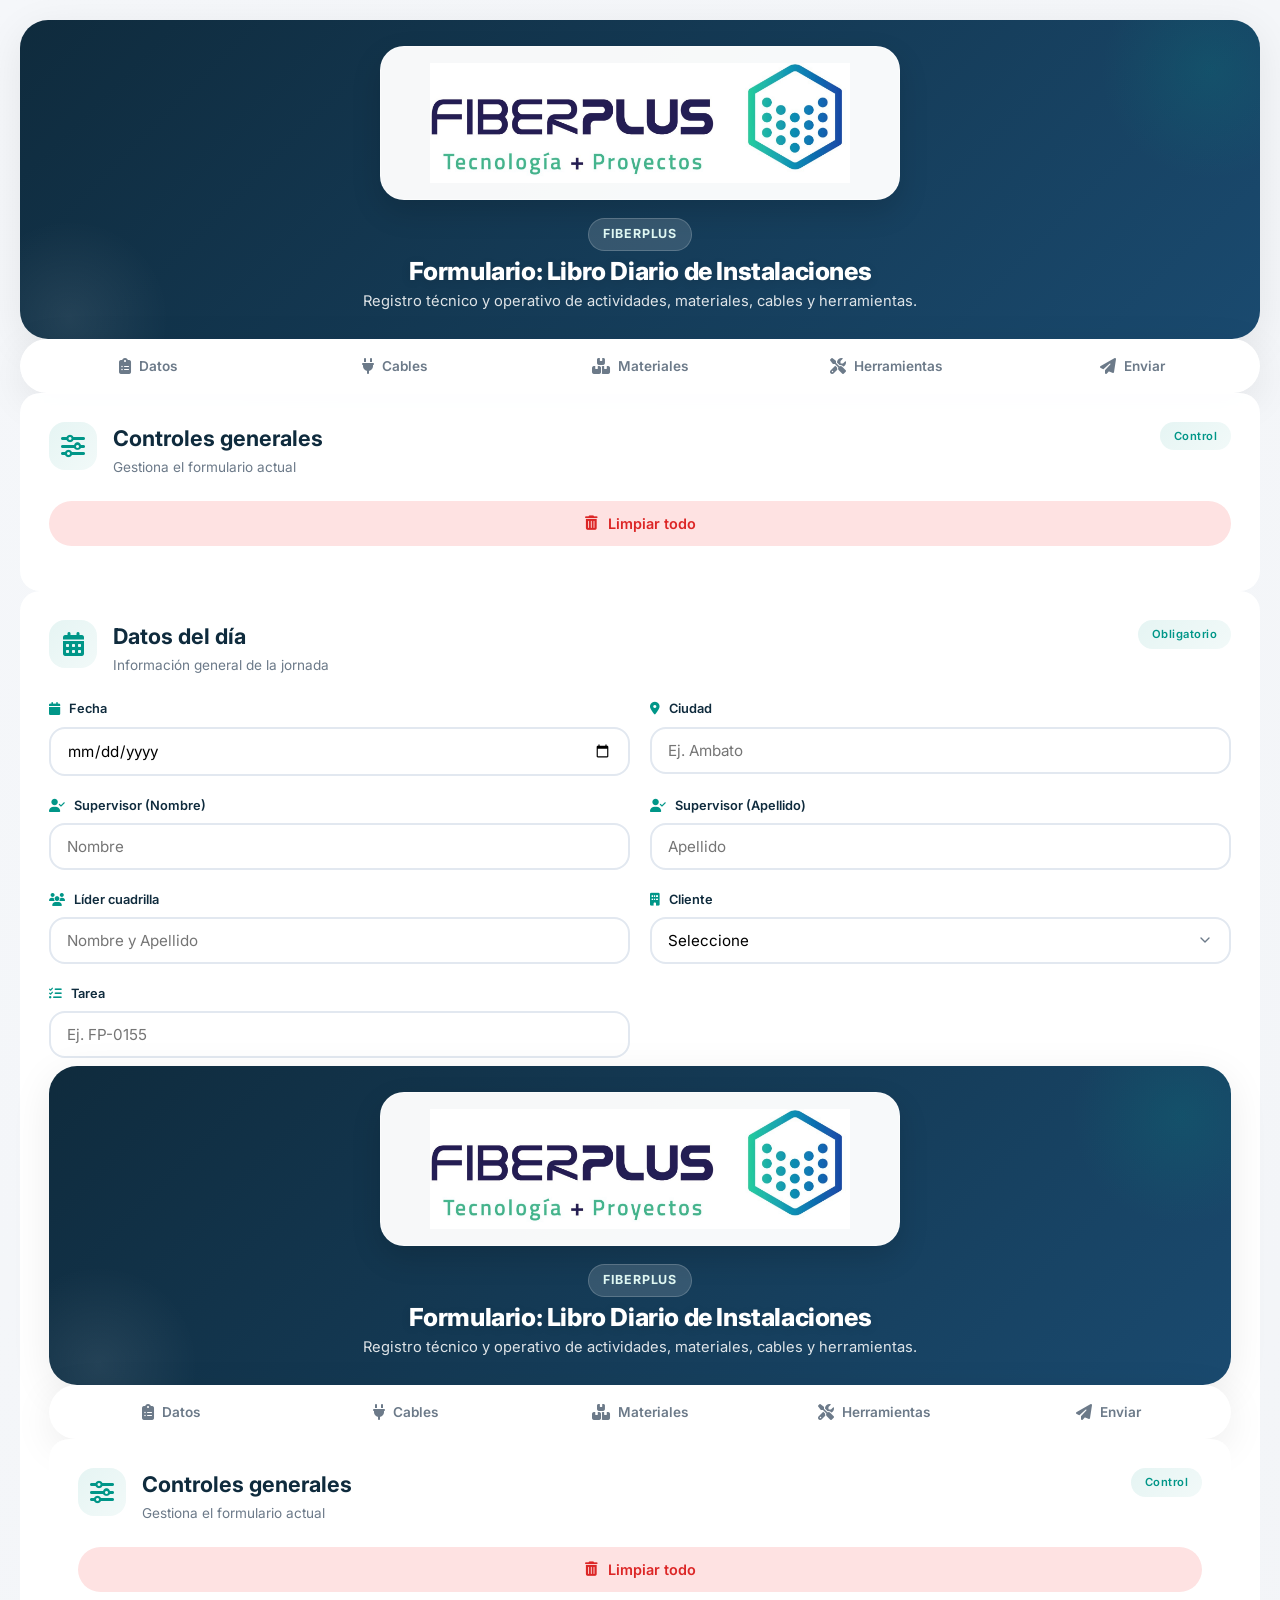
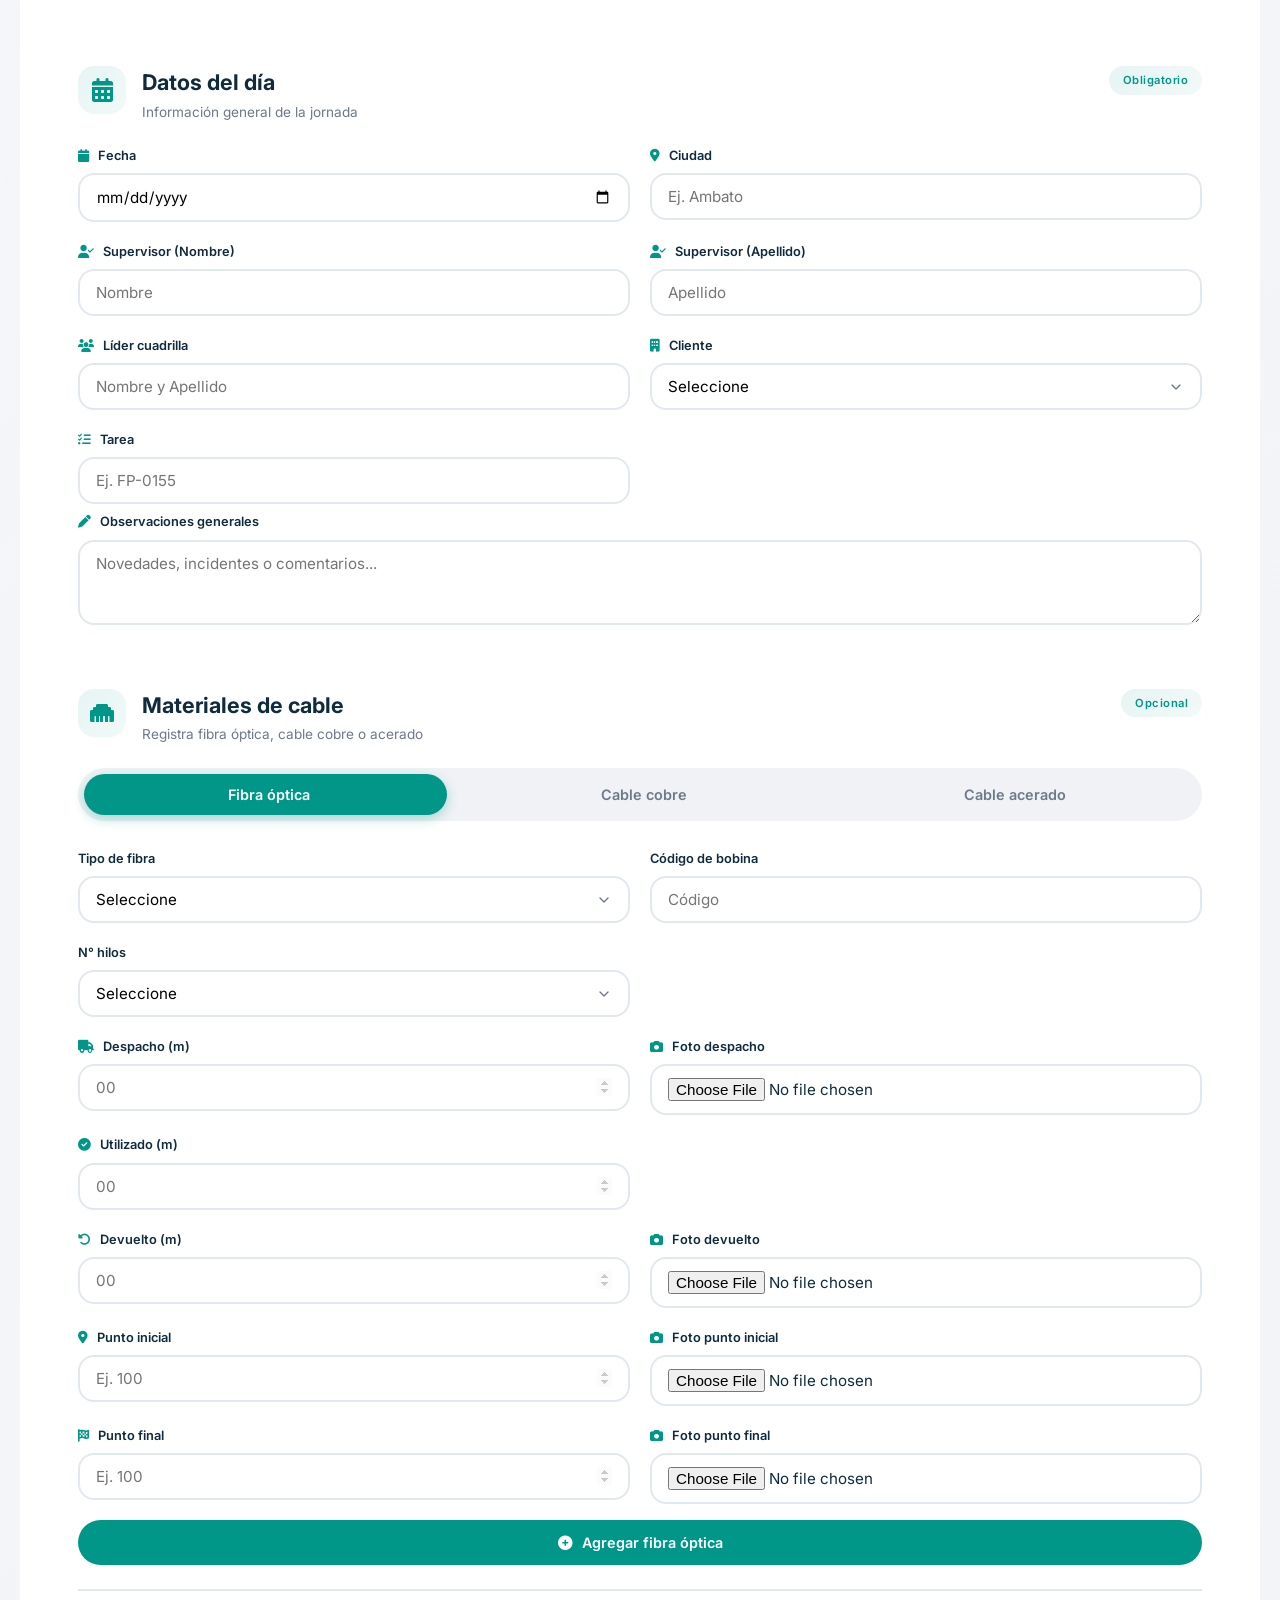
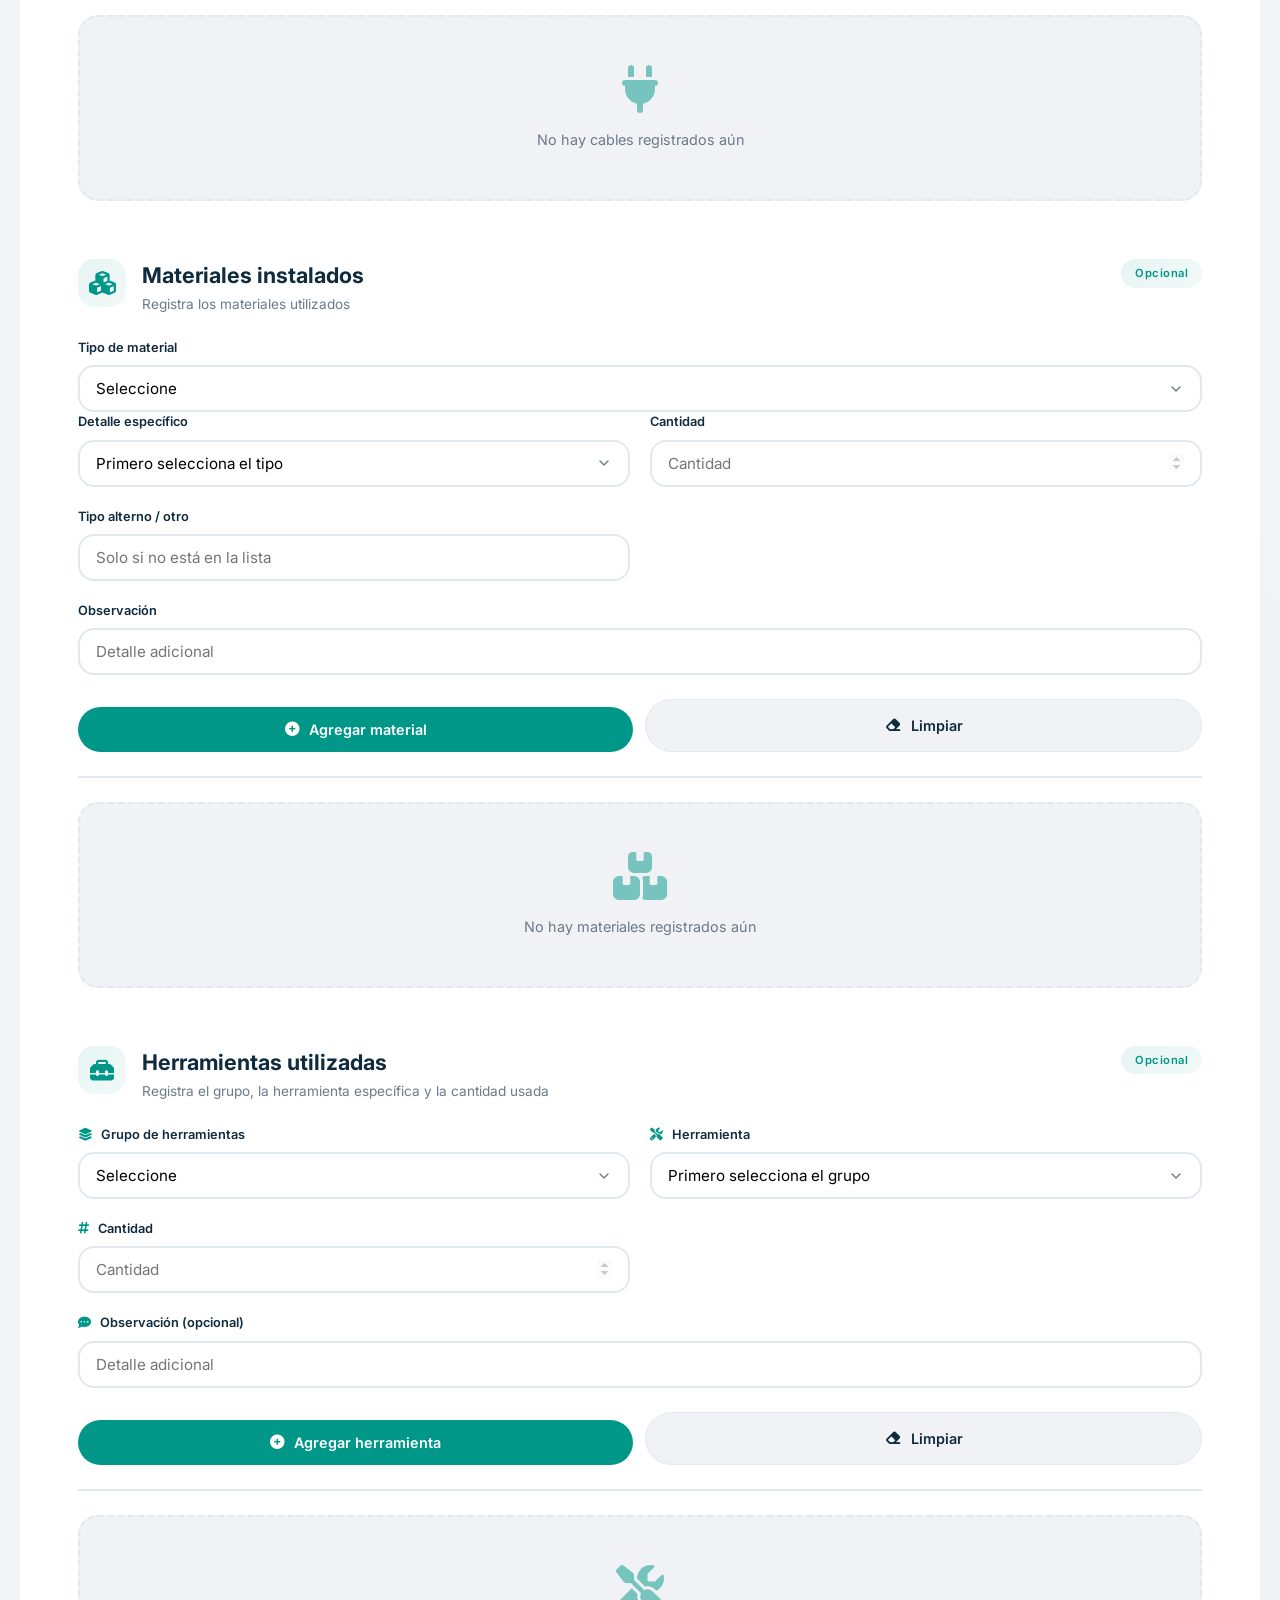
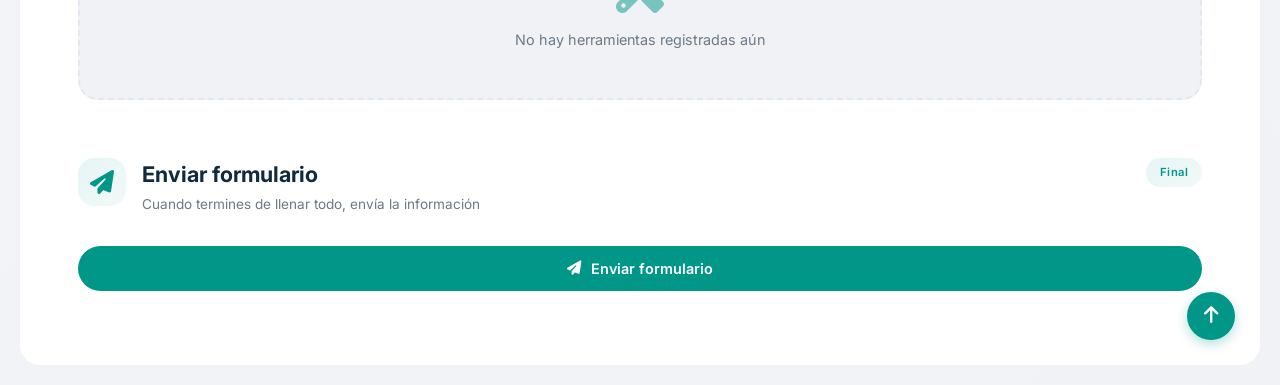
==== commit 418cf3ff: "Update print statement from 'Hello' to 'Goodbye'" ====
--- a/index.html
+++ b/index.html
@@ -138,6 +138,146 @@
       </div>
 
       <div class="form-group full-width">
+<!DOCTYPE html>
+<html lang="es">
+<head>
+  <meta charset="UTF-8" />
+  <meta name="viewport" content="width=device-width, initial-scale=1.0, maximum-scale=1.0, user-scalable=yes" />
+  <meta name="description" content="FiberPlus - Reporte operativo de campo con registro fotográfico" />
+  <title>FiberPlus</title>
+  <link rel="stylesheet" href="Diseño_formulario.css" />
+  <link href="https://fonts.googleapis.com/css2?family=Inter:wght@300;400;500;600;700;800&display=swap" rel="stylesheet">
+  <link rel="stylesheet" href="https://cdnjs.cloudflare.com/ajax/libs/font-awesome/6.4.0/css/all.min.css">
+</head>
+<body>
+  <header class="topbar">
+  <div class="hero-header">
+    <div class="hero-logo-card">
+      <img src="Fiberplus2.jpeg" alt="FiberPlus" class="hero-logo">
+    </div>
+
+    <div class="hero-title-block">
+      <span class="hero-label">FiberPlus</span>
+      <h1 class="hero-title">Formulario: Libro Diario de Instalaciones</h1>
+      <p class="hero-description">
+        Registro técnico y operativo de actividades, materiales, cables y herramientas.
+      </p>
+    </div>
+  </div>
+</header>
+
+    <nav class="nav-wrapper">
+      <div class="nav-container">
+        <button class="nav-item" onclick="scrollToSection('cabecera')">
+          <i class="fas fa-clipboard-list"></i>
+          <span>Datos</span>
+        </button>
+        <button class="nav-item" onclick="scrollToSection('material-cable')">
+          <i class="fas fa-plug"></i>
+          <span>Cables</span>
+        </button>
+        <button class="nav-item" onclick="scrollToSection('grupo-material')">
+          <i class="fas fa-boxes"></i>
+          <span>Materiales</span>
+        </button>
+        <button class="nav-item" onclick="scrollToSection('herramientas')">
+          <i class="fas fa-tools"></i>
+          <span>Herramientas</span>
+        </button>
+        <button class="nav-item" onclick="scrollToSection('enviar-formulario')">
+          <i class="fas fa-paper-plane"></i>
+          <span>Enviar</span>
+        </button>
+      </div>
+    </nav>
+
+    <section class="card glass-card">
+      <div class="section-header">
+        <div class="header-left">
+          <div class="header-icon">
+            <i class="fas fa-sliders-h"></i>
+          </div>
+          <div>
+            <h2>Controles generales</h2>
+            <p class="subtle">Gestiona el formulario actual</p>
+          </div>
+        </div>
+        <span class="badge">Control</span>
+      </div>
+
+      <div class="action-buttons">
+        <button class="btn-danger" onclick="resetAll()">
+          <i class="fas fa-trash-alt"></i> Limpiar todo
+        </button>
+      </div>
+    </section>
+
+    <section id="cabecera" class="card glass-card">
+      <div class="section-header">
+        <div class="header-left">
+          <div class="header-icon">
+            <i class="fas fa-calendar-alt"></i>
+          </div>
+          <div>
+            <h2>Datos del día</h2>
+            <p class="subtle">Información general de la jornada</p>
+          </div>
+        </div>
+        <span class="badge">Obligatorio</span>
+      </div>
+
+      <div class="form-grid">
+        <div class="form-group">
+          <label><i class="fas fa-calendar"></i> Fecha</label>
+          <input id="fecha" type="date" class="form-input" />
+        </div>
+
+        <div class="form-group">
+          <label><i class="fas fa-location-dot"></i> Ciudad</label>
+          <input id="ciudad" type="text" placeholder="Ej. Ambato" class="form-input" />
+        </div>
+
+        <div class="form-group">
+          <label><i class="fas fa-user-check"></i> Supervisor (Nombre)</label>
+          <input id="supervisorNombre" type="text" placeholder="Nombre" class="form-input" />
+        </div>
+
+        <div class="form-group">
+          <label><i class="fas fa-user-check"></i> Supervisor (Apellido)</label>
+          <input id="supervisorApellido" type="text" placeholder="Apellido" class="form-input" />
+        </div>
+
+        <div class="form-group">
+          <label><i class="fas fa-users"></i> Líder cuadrilla</label>
+          <input id="lider" type="text" placeholder="Nombre y Apellido" class="form-input" />
+        </div>
+
+        <div class="form-group">
+          <label><i class="fas fa-building"></i> Cliente</label>
+          <select id="cliente" class="form-input" onchange="mostrarCampoOtroCliente()">
+            <option value="">Seleccione</option>
+            <option>TELCONET</option>
+            <option>CNS</option>
+            <option>PROCISA</option>
+            <option>PUNTO NET</option>
+            <option>FIS</option>
+            <option>ULTRATEL</option>
+            <option value="OTROS">OTROS</option>
+          </select>
+        </div>
+
+        <div class="form-group" id="divOtroCliente" style="display: none;">
+          <label><i class="fas fa-pen"></i> Especificar cliente</label>
+          <input id="otroCliente" type="text" placeholder="Escriba el nombre del cliente" class="form-input" />
+        </div>
+
+        <div class="form-group">
+          <label><i class="fas fa-tasks"></i> Tarea</label>
+          <input id="tarea" type="text" placeholder="Ej. FP-0155" class="form-input" />
+        </div>
+      </div>
+
+      <div class="form-group full-width">
         <label><i class="fas fa-pen"></i> Observaciones generales</label>
         <textarea id="observacionesGenerales" rows="3" placeholder="Novedades, incidentes o comentarios..." class="form-input"></textarea>
       </div>
@@ -166,8 +306,9 @@
             <i class="fas fa-wire"></i> Cable cobre
           </button>
           <button class="selector-tab" data-cable="acerado" onclick="switchCableType('acerado')">
-            <i class="fas fa-link"></i> Cable acerado
-          </button>
+  Cable acerado
+</button>
+
         </div>
 
         <div id="form-fibra" class="cable-form active">
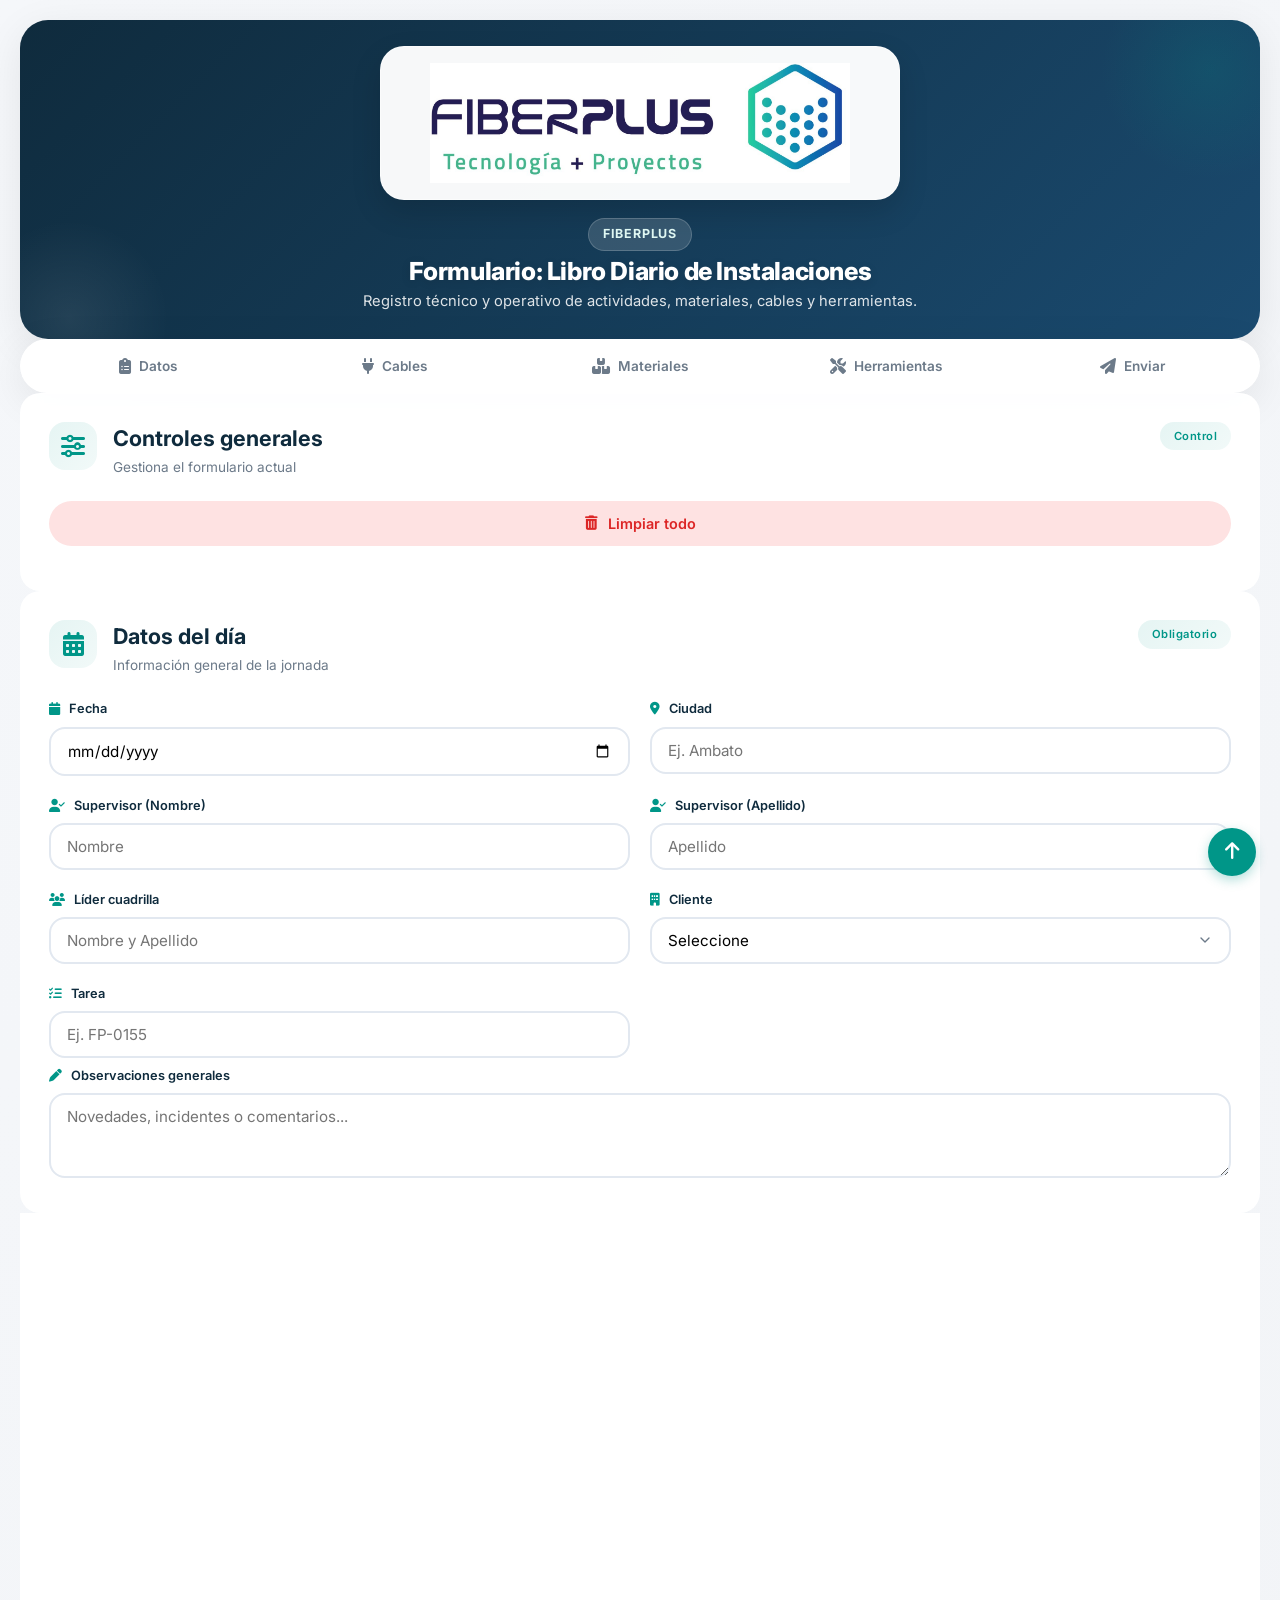
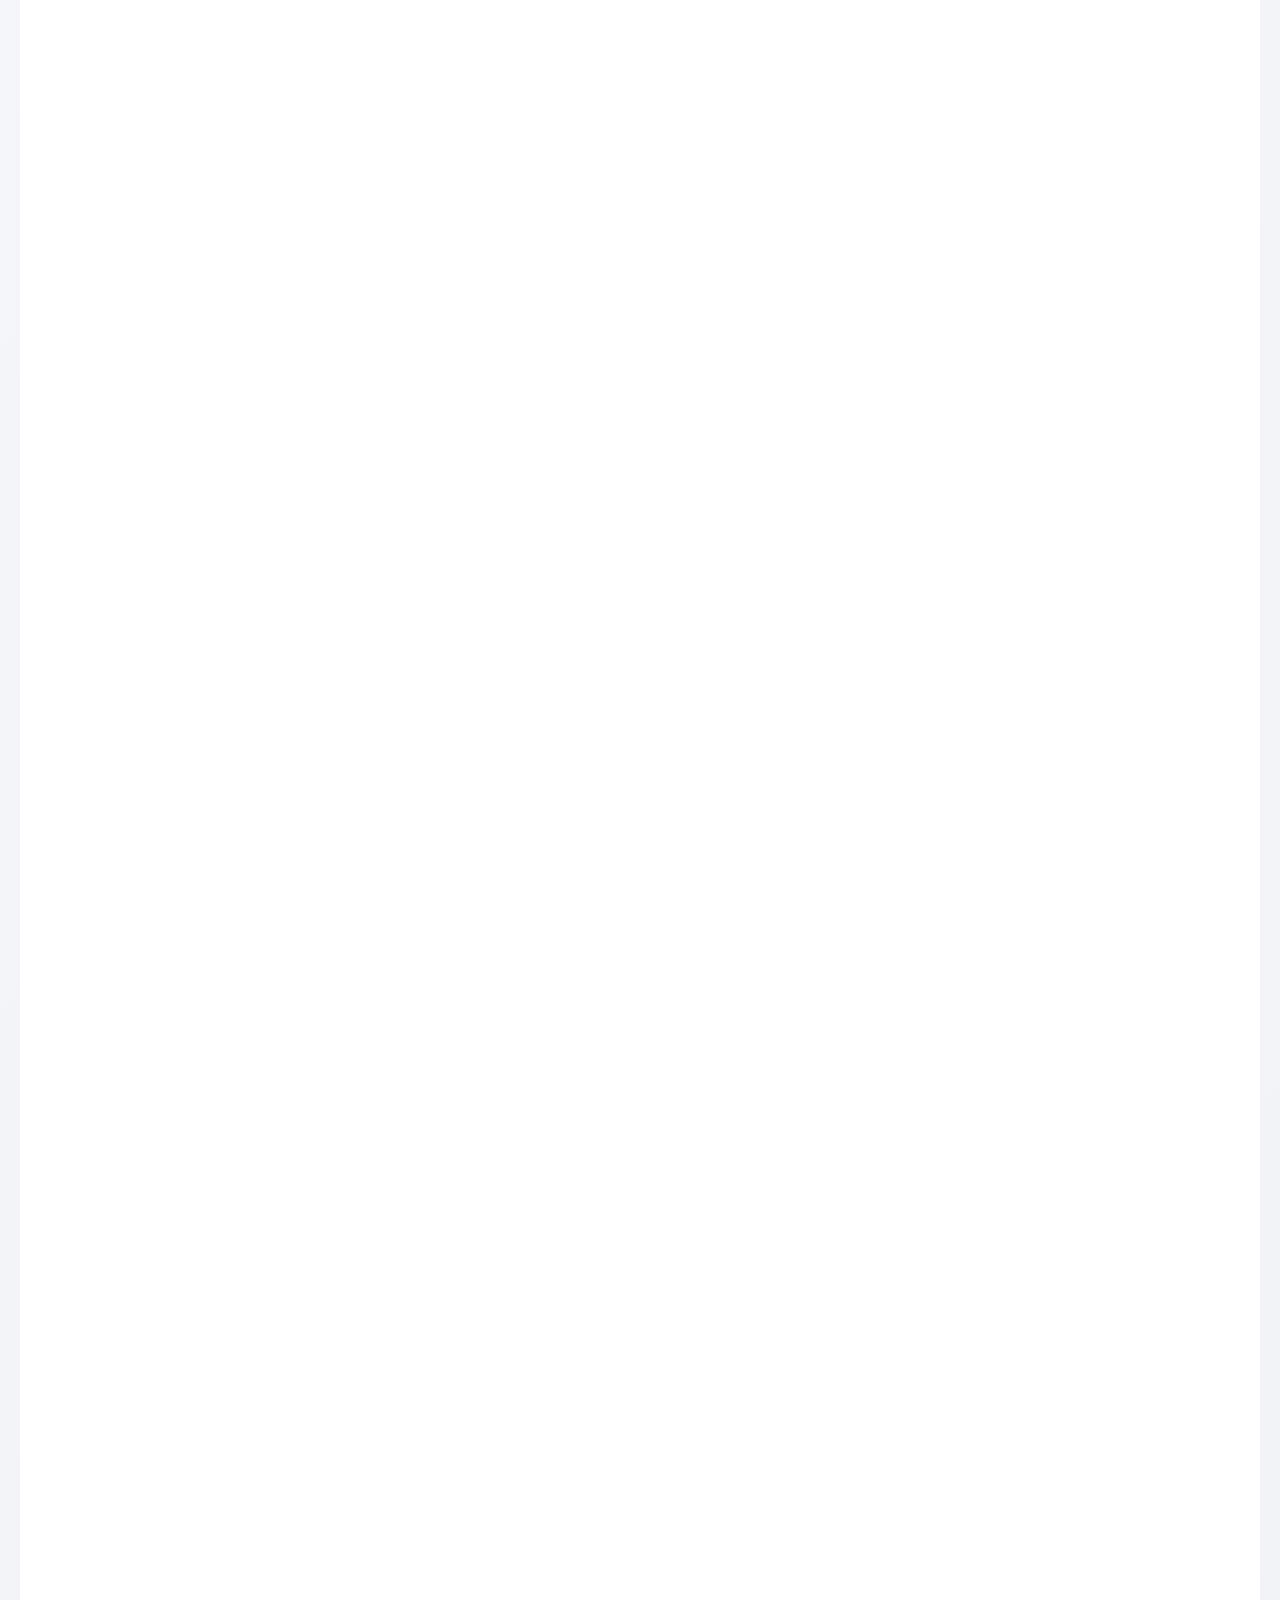
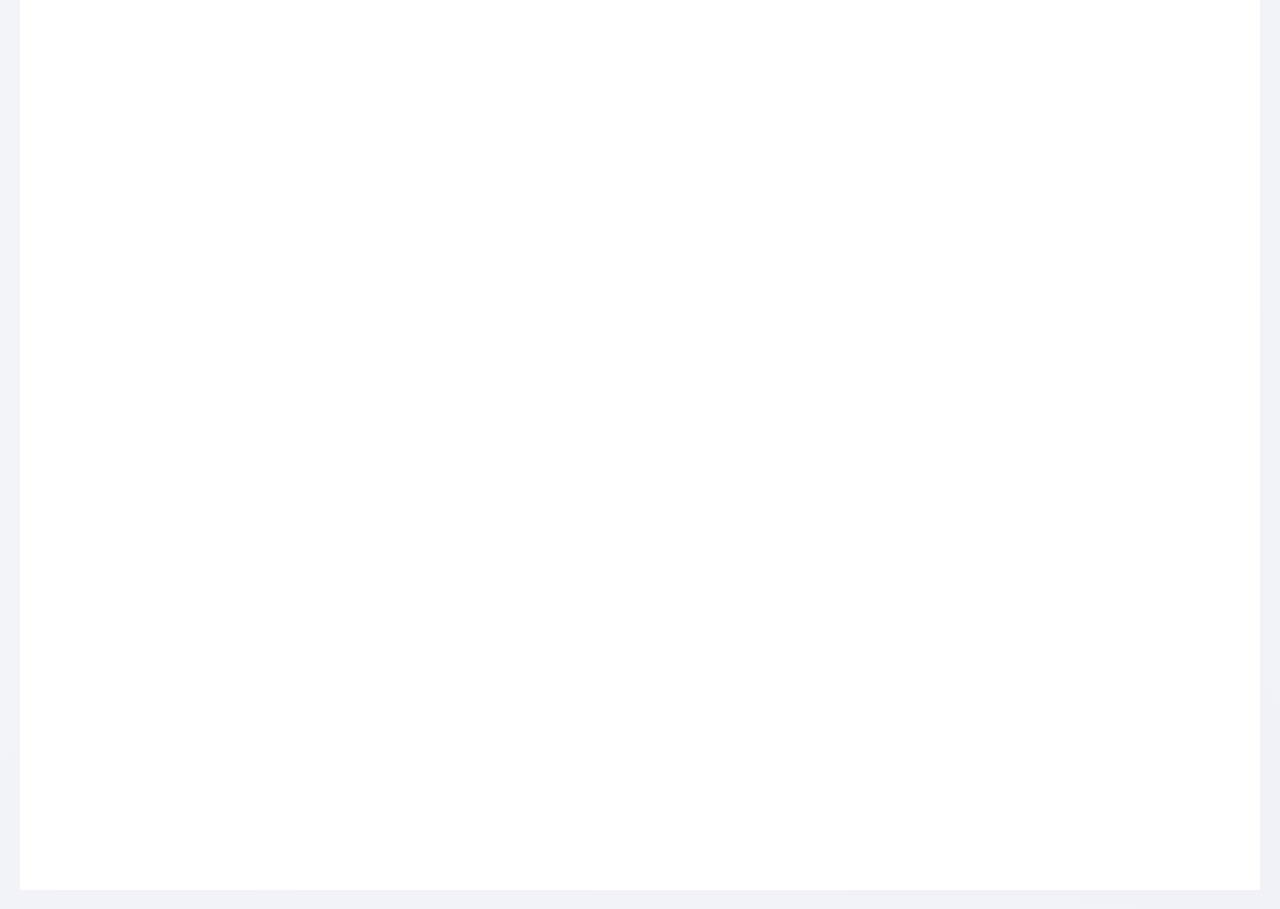
==== commit 2981eb44: "Update print statement from 'Hello' to 'Goodbye'" ====
--- a/index.html
+++ b/index.html
@@ -1,143 +1,3 @@
-<!DOCTYPE html>
-<html lang="es">
-<head>
-  <meta charset="UTF-8" />
-  <meta name="viewport" content="width=device-width, initial-scale=1.0, maximum-scale=1.0, user-scalable=yes" />
-  <meta name="description" content="FiberPlus - Reporte operativo de campo con registro fotográfico" />
-  <title>FiberPlus</title>
-  <link rel="stylesheet" href="Diseño_formulario.css" />
-  <link href="https://fonts.googleapis.com/css2?family=Inter:wght@300;400;500;600;700;800&display=swap" rel="stylesheet">
-  <link rel="stylesheet" href="https://cdnjs.cloudflare.com/ajax/libs/font-awesome/6.4.0/css/all.min.css">
-</head>
-<body>
-  <header class="topbar">
-  <div class="hero-header">
-    <div class="hero-logo-card">
-      <img src="Fiberplus2.jpeg" alt="FiberPlus" class="hero-logo">
-    </div>
-
-    <div class="hero-title-block">
-      <span class="hero-label">FiberPlus</span>
-      <h1 class="hero-title">Formulario: Libro Diario de Instalaciones</h1>
-      <p class="hero-description">
-        Registro técnico y operativo de actividades, materiales, cables y herramientas.
-      </p>
-    </div>
-  </div>
-</header>
-
-    <nav class="nav-wrapper">
-      <div class="nav-container">
-        <button class="nav-item" onclick="scrollToSection('cabecera')">
-          <i class="fas fa-clipboard-list"></i>
-          <span>Datos</span>
-        </button>
-        <button class="nav-item" onclick="scrollToSection('material-cable')">
-          <i class="fas fa-plug"></i>
-          <span>Cables</span>
-        </button>
-        <button class="nav-item" onclick="scrollToSection('grupo-material')">
-          <i class="fas fa-boxes"></i>
-          <span>Materiales</span>
-        </button>
-        <button class="nav-item" onclick="scrollToSection('herramientas')">
-          <i class="fas fa-tools"></i>
-          <span>Herramientas</span>
-        </button>
-        <button class="nav-item" onclick="scrollToSection('enviar-formulario')">
-          <i class="fas fa-paper-plane"></i>
-          <span>Enviar</span>
-        </button>
-      </div>
-    </nav>
-
-    <section class="card glass-card">
-      <div class="section-header">
-        <div class="header-left">
-          <div class="header-icon">
-            <i class="fas fa-sliders-h"></i>
-          </div>
-          <div>
-            <h2>Controles generales</h2>
-            <p class="subtle">Gestiona el formulario actual</p>
-          </div>
-        </div>
-        <span class="badge">Control</span>
-      </div>
-
-      <div class="action-buttons">
-        <button class="btn-danger" onclick="resetAll()">
-          <i class="fas fa-trash-alt"></i> Limpiar todo
-        </button>
-      </div>
-    </section>
-
-    <section id="cabecera" class="card glass-card">
-      <div class="section-header">
-        <div class="header-left">
-          <div class="header-icon">
-            <i class="fas fa-calendar-alt"></i>
-          </div>
-          <div>
-            <h2>Datos del día</h2>
-            <p class="subtle">Información general de la jornada</p>
-          </div>
-        </div>
-        <span class="badge">Obligatorio</span>
-      </div>
-
-      <div class="form-grid">
-        <div class="form-group">
-          <label><i class="fas fa-calendar"></i> Fecha</label>
-          <input id="fecha" type="date" class="form-input" />
-        </div>
-
-        <div class="form-group">
-          <label><i class="fas fa-location-dot"></i> Ciudad</label>
-          <input id="ciudad" type="text" placeholder="Ej. Ambato" class="form-input" />
-        </div>
-
-        <div class="form-group">
-          <label><i class="fas fa-user-check"></i> Supervisor (Nombre)</label>
-          <input id="supervisorNombre" type="text" placeholder="Nombre" class="form-input" />
-        </div>
-
-        <div class="form-group">
-          <label><i class="fas fa-user-check"></i> Supervisor (Apellido)</label>
-          <input id="supervisorApellido" type="text" placeholder="Apellido" class="form-input" />
-        </div>
-
-        <div class="form-group">
-          <label><i class="fas fa-users"></i> Líder cuadrilla</label>
-          <input id="lider" type="text" placeholder="Nombre y Apellido" class="form-input" />
-        </div>
-
-        <div class="form-group">
-          <label><i class="fas fa-building"></i> Cliente</label>
-          <select id="cliente" class="form-input" onchange="mostrarCampoOtroCliente()">
-            <option value="">Seleccione</option>
-            <option>TELCONET</option>
-            <option>CNS</option>
-            <option>PROCISA</option>
-            <option>PUNTO NET</option>
-            <option>FIS</option>
-            <option>ULTRATEL</option>
-            <option value="OTROS">OTROS</option>
-          </select>
-        </div>
-
-        <div class="form-group" id="divOtroCliente" style="display: none;">
-          <label><i class="fas fa-pen"></i> Especificar cliente</label>
-          <input id="otroCliente" type="text" placeholder="Escriba el nombre del cliente" class="form-input" />
-        </div>
-
-        <div class="form-group">
-          <label><i class="fas fa-tasks"></i> Tarea</label>
-          <input id="tarea" type="text" placeholder="Ej. FP-0155" class="form-input" />
-        </div>
-      </div>
-
-      <div class="form-group full-width">
 <!DOCTYPE html>
 <html lang="es">
 <head>
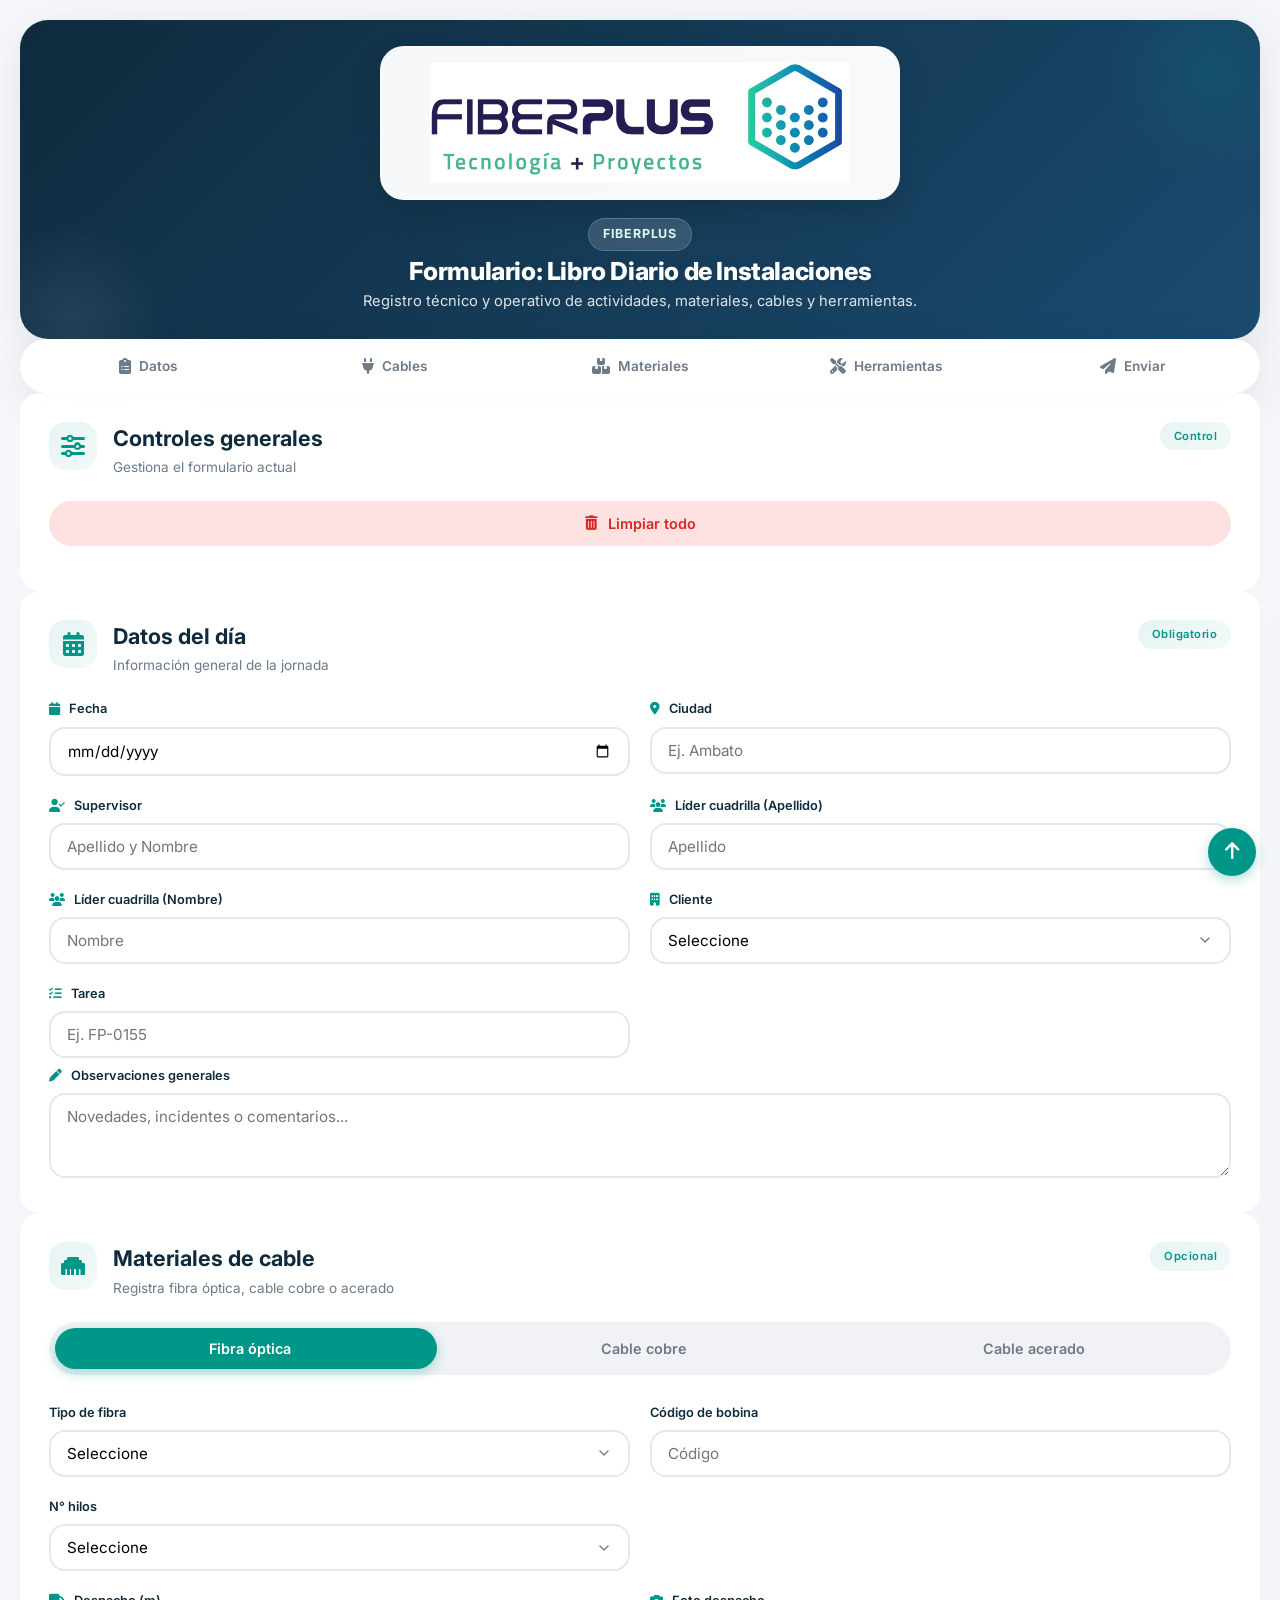
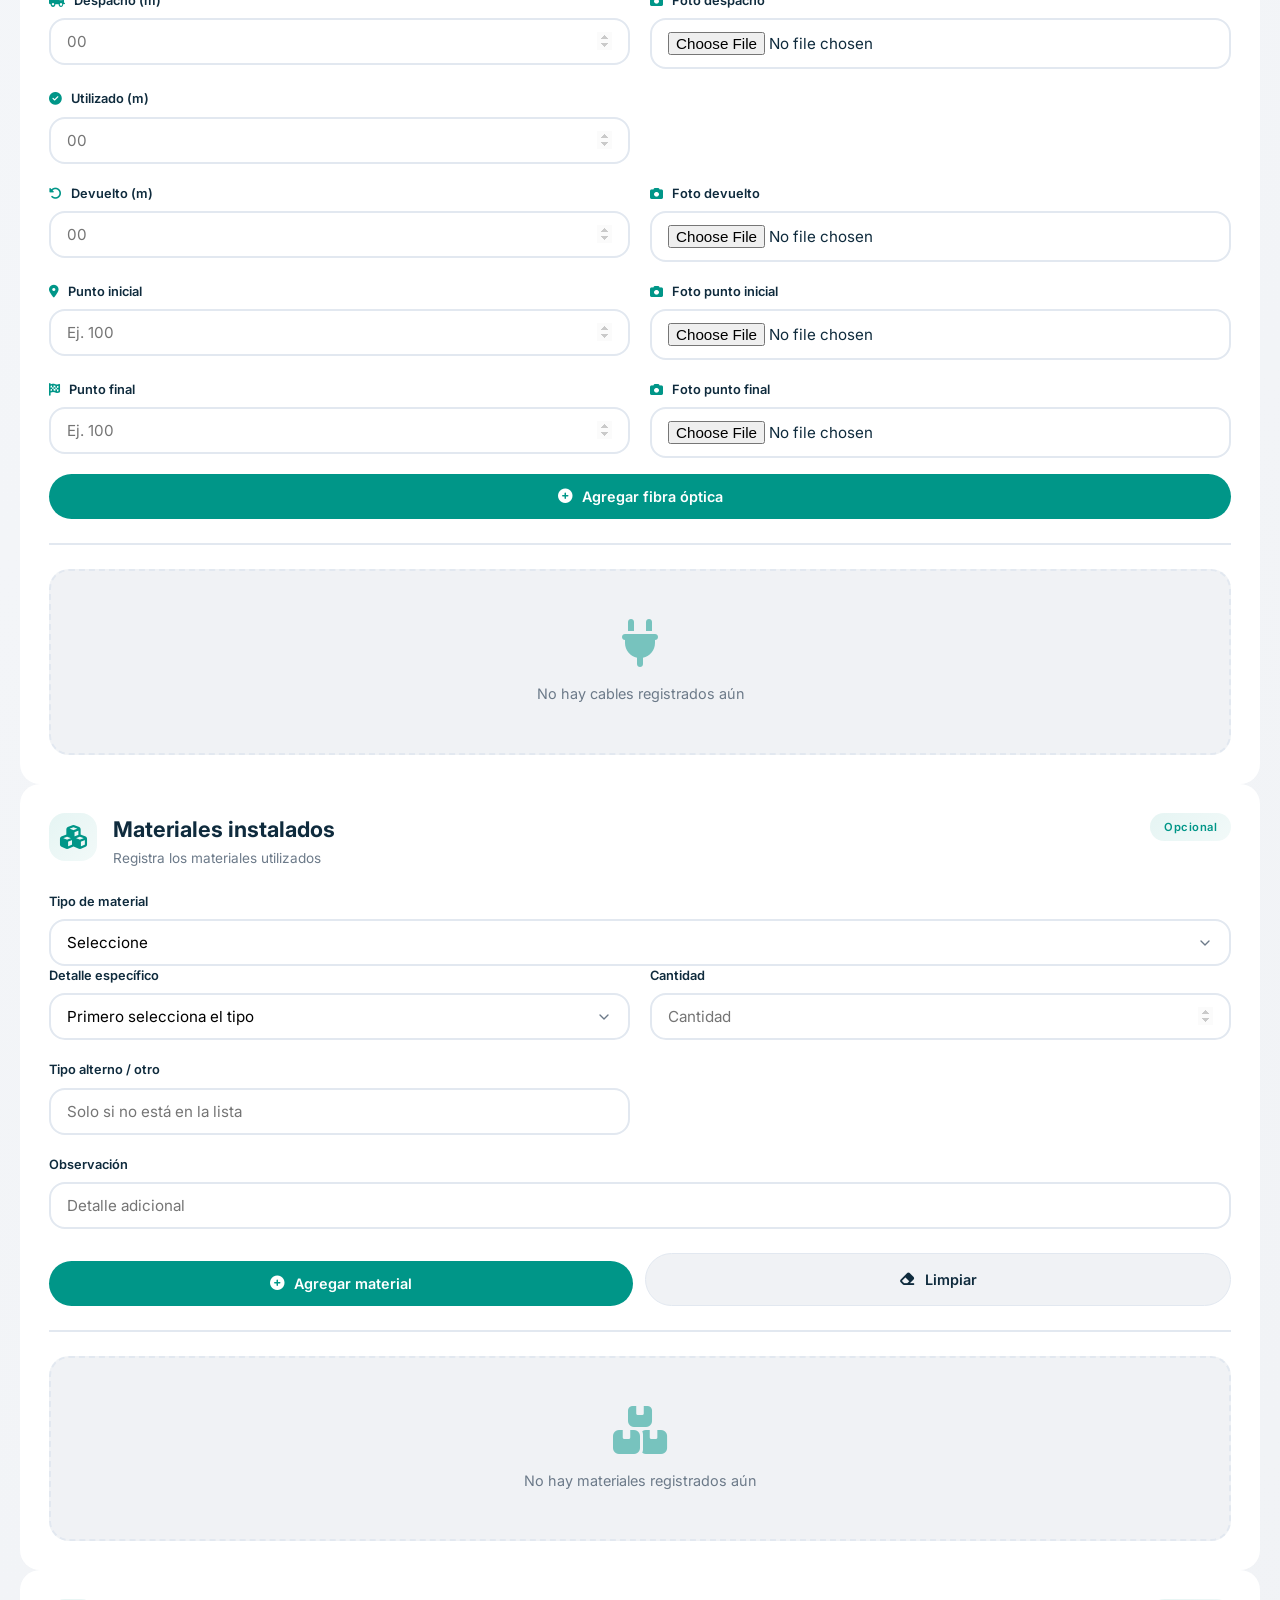
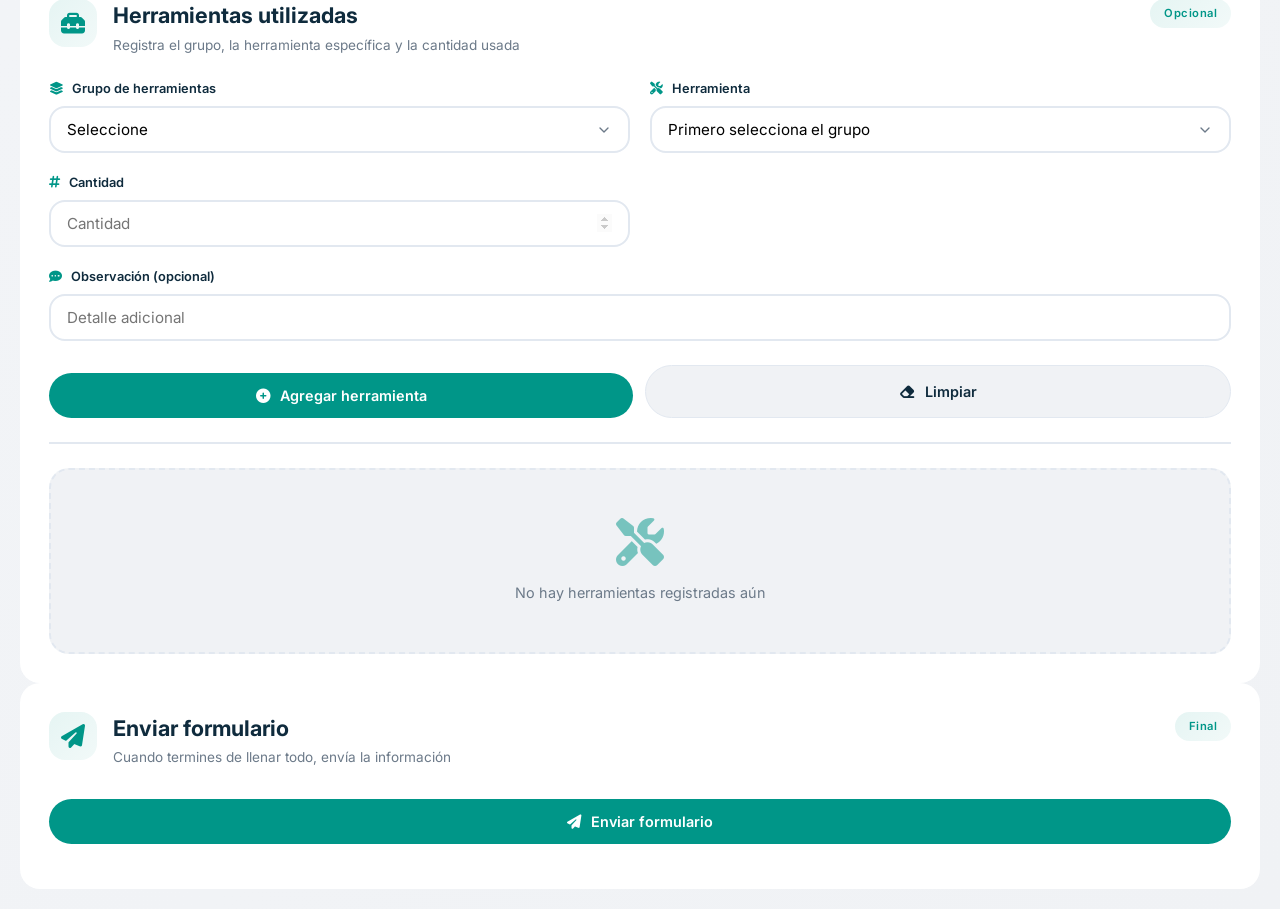
==== commit 12b6ba9e: "Update print statement from 'Hello' to 'Goodbye'" ====
--- a/index.html
+++ b/index.html
@@ -98,18 +98,18 @@
         </div>
 
         <div class="form-group">
-          <label><i class="fas fa-user-check"></i> Supervisor (Nombre)</label>
-          <input id="supervisorNombre" type="text" placeholder="Nombre" class="form-input" />
-        </div>
-
-        <div class="form-group">
-          <label><i class="fas fa-user-check"></i> Supervisor (Apellido)</label>
-          <input id="supervisorApellido" type="text" placeholder="Apellido" class="form-input" />
-        </div>
-
-        <div class="form-group">
-          <label><i class="fas fa-users"></i> Líder cuadrilla</label>
-          <input id="lider" type="text" placeholder="Nombre y Apellido" class="form-input" />
+          <label><i class="fas fa-user-check"></i> Supervisor</label>
+          <input id="supervisorApellido" type="text" placeholder="Apellido y Nombre" class="form-input" />
+        </div>
+
+        <div class="form-group">
+          <label><i class="fas fa-users"></i> Líder cuadrilla (Apellido)</label>
+          <input id="lider" type="text" placeholder="Apellido" class="form-input" />
+        </div>
+
+        <div class="form-group">
+          <label><i class="fas fa-users"></i> Líder cuadrilla (Nombre)</label>
+          <input id="lider" type="text" placeholder="Nombre" class="form-input" />
         </div>
 
         <div class="form-group">
